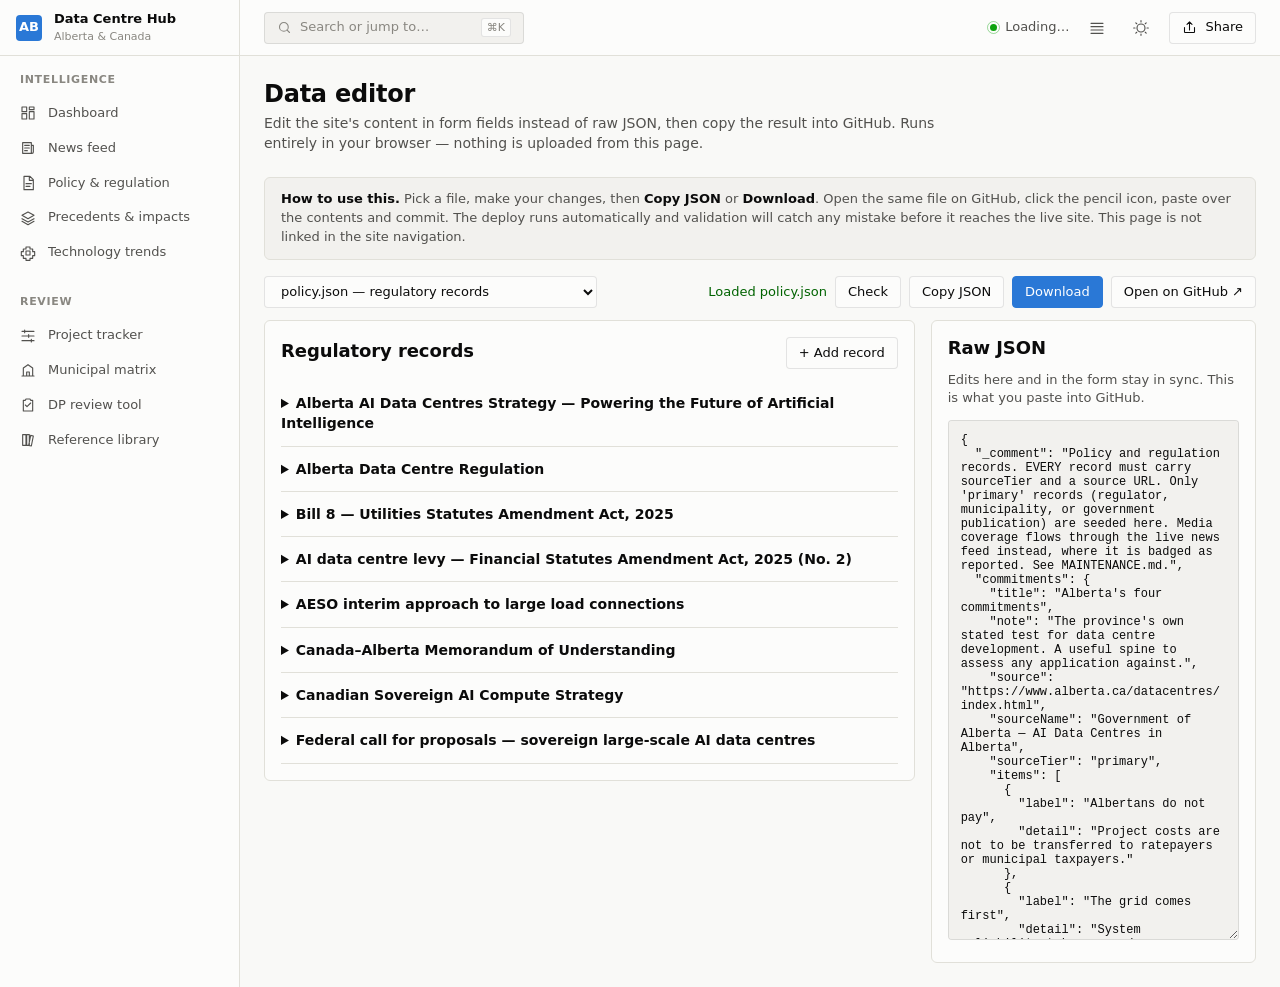
==== site/admin.html @ 52651f2d "Alberta & Canada Data Centre Development Hub A live intelligence portal for data centre development " ====
<!doctype html>
<html lang="en-CA">
<head>
<meta charset="utf-8">
<meta name="viewport" content="width=device-width, initial-scale=1">
<meta name="robots" content="noindex">
<title>Data editor — Alberta Data Centre Hub</title>
<link rel="stylesheet" href="assets/tokens.css">
<link rel="stylesheet" href="assets/style.css">
<link rel="icon" href="data:image/svg+xml,<svg xmlns='http://www.w3.org/2000/svg' viewBox='0 0 100 100'><rect width='100' height='100' rx='18' fill='%232a78d6'/><text y='70' x='50' text-anchor='middle' font-size='54' font-family='system-ui' font-weight='700' fill='white'>AB</text></svg>">
</head>
<body data-page="admin">
<a class="skip-link" href="#main">Skip to content</a>
<div class="app">
  <aside class="sidebar" id="sidebar"></aside>
  <div class="main">
    <header class="topbar" id="topbar"></header>
    <main class="content" id="main">

      <div class="page-head">
        <h1>Data editor</h1>
        <p>Edit the site's content in form fields instead of raw JSON, then copy the result into GitHub.
           Runs entirely in your browser — nothing is uploaded from this page.</p>
      </div>

      <div class="notice">
        <strong>How to use this.</strong> Pick a file, make your changes, then
        <strong>Copy JSON</strong> or <strong>Download</strong>. Open the same file on GitHub, click the
        pencil icon, paste over the contents and commit. The deploy runs automatically and validation will
        catch any mistake before it reaches the live site.
        This page is not linked in the site navigation.
      </div>

      <div class="filterbar">
        <select class="select-input" id="file-select" aria-label="Choose a data file">
          <option value="policy">policy.json — regulatory records</option>
          <option value="municipalities">municipalities.json — municipal matrix</option>
          <option value="projects">projects.json — project tracker</option>
          <option value="sources">sources.json — feeds and watched pages</option>
          <option value="library">library.json — reference links</option>
          <option value="grid">grid.json — dashboard figures</option>
          <option value="tech">tech.json — technology trends</option>
          <option value="precedents">precedents.json — precedents and research</option>
          <option value="checklist">checklist.json — DP review criteria</option>
        </select>
        <span class="spacer"></span>
        <span class="small" id="status"></span>
        <button class="btn" id="validate">Check</button>
        <button class="btn" id="copy">Copy JSON</button>
        <button class="btn btn-primary" id="download">Download</button>
        <a class="btn" id="gh-link" target="_blank" rel="noopener">Open on GitHub ↗</a>
      </div>

      <div class="grid grid-main-aside">
        <div class="card">
          <div class="card-head"><h2 id="editor-title">Records</h2>
            <div class="card-action"><button class="btn" id="add-record">+ Add record</button></div></div>
          <div id="form-slot"></div>
        </div>
        <div class="card">
          <div class="card-head"><h2>Raw JSON</h2></div>
          <p class="small secondary">Edits here and in the form stay in sync. This is what you paste
             into GitHub.</p>
          <textarea id="raw" spellcheck="false"
                    style="width:100%;min-height:520px;font-family:ui-monospace,monospace;font-size:12px;
                           padding:var(--s-3);border:1px solid var(--border);border-radius:var(--r-chip);
                           background:var(--surface-sunken);color:var(--ink);resize:vertical"></textarea>
        </div>
      </div>

    </main>
  </div>
</div>

<script src="assets/app.js"></script>
<script src="assets/admin.js"></script>
</body>
</html>
---- site/assets/tokens.css ----
/* ============================================================================
   Design tokens — Alberta Data Centre Hub
   ----------------------------------------------------------------------------
   Colour values come from a validated palette. The categorical region slots
   (Alberta / Canada / Global) were checked with the palette validator and pass
   every gate in BOTH modes on ALL pairs:
     light: worst CVD dE 9.2, worst normal-vision dE 24.0
     dark : worst CVD dE 9.4, worst normal-vision dE 20.9
   One known WARN: --region-global (#1baf7a) sits at 2.74:1 on the light
   surface. The relief rule applies — marks in that colour ALWAYS ship visible
   direct labels plus a table view. Never rely on that hue alone.

   Do not add a 4th region hue. Three is the all-pairs cap; a generated 4th is
   indistinguishable under CVD.

   Dark mode is a *selected* set of steps validated against the dark surface,
   not an automatic inversion. Every token is declared on bare :root first, so
   nothing has its only definition inside a media query.
   ========================================================================= */

:root {
  color-scheme: light;

  /* --- Surfaces & ink ---------------------------------------------------- */
  --page:            #f9f9f7;
  --surface:         #fcfcfb;
  --surface-sunken:  #f2f1ee;
  --surface-hover:   #f0efec;
  --ink:             #0b0b0b;
  --ink-secondary:   #52514e;
  --ink-muted:       #898781;
  --hairline:        #e1e0d9;
  --border:          rgba(11, 11, 11, 0.10);
  --baseline:        #c3c2b7;

  /* --- Accent (interactive + primary data series) ------------------------ */
  --accent:          #2a78d6;
  --accent-hover:    #256abf;
  --accent-wash:     rgba(42, 120, 214, 0.10);
  --accent-track:    #cde2fb;   /* lighter step of the same ramp, for meters */

  /* --- Region categorical (fixed order — never cycled, never extended) --- */
  --region-alberta:  #2a78d6;
  --region-canada:   #eb6834;
  --region-global:   #1baf7a;   /* light-surface contrast 2.74:1 — see above */

  /* --- Status (reserved; never reused as a series colour) ---------------- */
  --status-good:     #0ca30c;
  --status-warning:  #fab219;
  --status-serious:  #ec835a;
  --status-critical: #d03b3b;
  --status-good-text:#006300;   /* AA-safe green for text */

  /* --- Sequential blue ramp (magnitude only) ----------------------------- */
  --seq-100: #cde2fb;
  --seq-250: #86b6ef;
  --seq-400: #3987e5;
  --seq-550: #1c5cab;
  --seq-700: #0d366b;

  /* --- Spacing: strict 8pt rhythm ---------------------------------------- */
  --s-1: 4px;
  --s-2: 8px;
  --s-3: 12px;
  --s-4: 16px;
  --s-5: 24px;
  --s-6: 32px;
  --s-7: 48px;

  /* --- Type -------------------------------------------------------------- */
  --font: system-ui, -apple-system, "Segoe UI", Roboto, sans-serif;
  --t-hero:  48px;
  --t-h1:    24px;
  --t-h2:    18px;
  --t-h3:    15px;
  --t-body:  14px;
  --t-small: 13px;
  --t-micro: 11px;

  /* --- Shape ------------------------------------------------------------- */
  --r-card: 6px;
  --r-chip: 4px;

  /* Shadows are for true overlays only. Structure is carried by hairlines. */
  --shadow-overlay: 0 8px 24px rgba(11, 11, 11, 0.14),
                    0 2px 6px rgba(11, 11, 11, 0.08);

  /* --- Layout ------------------------------------------------------------ */
  --sidebar-w: 240px;
  --rail-w: 56px;
  --topbar-h: 56px;
  --content-max: 1440px;

  /* --- Density (overridden by [data-density="compact"]) ------------------ */
  --row-h: 40px;
  --cell-pad-y: 10px;
}

[data-density="compact"] {
  --row-h: 32px;
  --cell-pad-y: 6px;
}

/* --- Dark: OS preference (loses to an explicit light stamp) -------------- */
@media (prefers-color-scheme: dark) {
  :root:not([data-theme="light"]) {
    color-scheme: dark;

    --page:           #0d0d0d;
    --surface:        #1a1a19;
    --surface-sunken: #131312;
    --surface-hover:  #232322;
    --ink:            #ffffff;
    --ink-secondary:  #c3c2b7;
    --ink-muted:      #898781;
    --hairline:       #2c2c2a;
    --border:         rgba(255, 255, 255, 0.10);
    --baseline:       #383835;

    --accent:         #3987e5;
    --accent-hover:   #5598e7;
    --accent-wash:    rgba(57, 135, 229, 0.14);
    --accent-track:   #184f95;

    --region-alberta: #3987e5;
    --region-canada:  #d95926;
    --region-global:  #199e70;

    --status-good-text: #0ca30c;

    --seq-100: #0d366b;
    --seq-250: #184f95;
    --seq-400: #2a78d6;
    --seq-550: #6da7ec;
    --seq-700: #cde2fb;

    --shadow-overlay: 0 8px 24px rgba(0, 0, 0, 0.6),
                      0 2px 6px rgba(0, 0, 0, 0.4);
  }
}

/* --- Dark: explicit toggle (must win in both directions) ----------------- */
:root[data-theme="dark"] {
  color-scheme: dark;

  --page:           #0d0d0d;
  --surface:        #1a1a19;
  --surface-sunken: #131312;
  --surface-hover:  #232322;
  --ink:            #ffffff;
  --ink-secondary:  #c3c2b7;
  --ink-muted:      #898781;
  --hairline:       #2c2c2a;
  --border:         rgba(255, 255, 255, 0.10);
  --baseline:       #383835;

  --accent:         #3987e5;
  --accent-hover:   #5598e7;
  --accent-wash:    rgba(57, 135, 229, 0.14);
  --accent-track:   #184f95;

  --region-alberta: #3987e5;
  --region-canada:  #d95926;
  --region-global:  #199e70;

  --status-good-text: #0ca30c;

  --seq-100: #0d366b;
  --seq-250: #184f95;
  --seq-400: #2a78d6;
  --seq-550: #6da7ec;
  --seq-700: #cde2fb;

  --shadow-overlay: 0 8px 24px rgba(0, 0, 0, 0.6),
                    0 2px 6px rgba(0, 0, 0, 0.4);
}
---- site/assets/style.css ----
/* ============================================================================
   Alberta Data Centre Hub — app shell & components
   Density comes from tight components inside generous structure.
   Structure is carried by hairlines, never drop shadows.
   ========================================================================= */

*, *::before, *::after { box-sizing: border-box; }

html { -webkit-text-size-adjust: 100%; }

body {
  margin: 0;
  font-family: var(--font);
  font-size: var(--t-body);
  line-height: 1.45;
  color: var(--ink);
  background: var(--page);
  -webkit-font-smoothing: antialiased;
}

h1, h2, h3, h4 { line-height: 1.2; margin: 0; font-weight: 600; }
h1 { font-size: var(--t-h1); letter-spacing: -0.01em; }
h2 { font-size: var(--t-h2); letter-spacing: -0.005em; }
h3 { font-size: var(--t-h3); }
p { margin: 0 0 var(--s-3); }

a { color: var(--accent); text-decoration: none; }
a:hover { text-decoration: underline; }

:focus-visible {
  outline: 2px solid var(--accent);
  outline-offset: 2px;
  border-radius: 2px;
}

.eyebrow {
  font-size: var(--t-micro);
  text-transform: uppercase;
  letter-spacing: 0.06em;
  font-weight: 600;
  color: var(--ink-muted);
}

.muted     { color: var(--ink-muted); }
.secondary { color: var(--ink-secondary); }
.small     { font-size: var(--t-small); }

.skip-link {
  position: absolute; left: -9999px; top: 0; z-index: 100;
  background: var(--surface); color: var(--ink);
  padding: var(--s-2) var(--s-4); border: 1px solid var(--border);
}
.skip-link:focus { left: var(--s-3); top: var(--s-3); }

/* ============================================================ App shell === */

.app {
  display: grid;
  grid-template-columns: var(--sidebar-w) 1fr;
  min-height: 100vh;
}

/* --- Sidebar ------------------------------------------------------------- */

/* The sidebar element fills its grid column so the surface colour runs the
   whole page height; the inner wrapper is what actually sticks. */
.sidebar {
  grid-row: 1 / -1;
  background: var(--surface);
  border-right: 1px solid var(--hairline);
  position: relative;
}
.sidebar-sticky {
  position: sticky;
  top: 0;
  height: 100vh;
  display: flex;
  flex-direction: column;
  overflow-y: auto;
}

.brand {
  display: flex;
  align-items: center;
  gap: var(--s-3);
  height: var(--topbar-h);
  padding: 0 var(--s-4);
  border-bottom: 1px solid var(--hairline);
  flex-shrink: 0;
}
.brand-mark {
  width: 26px; height: 26px; flex-shrink: 0;
  border-radius: var(--r-chip);
  background: var(--accent);
  display: grid; place-items: center;
  color: #fff; font-weight: 700; font-size: var(--t-small);
}
.brand-text { min-width: 0; }
.brand-name {
  font-weight: 650; font-size: var(--t-small);
  white-space: nowrap; overflow: hidden; text-overflow: ellipsis;
}
.brand-sub {
  font-size: var(--t-micro); color: var(--ink-muted);
  white-space: nowrap; overflow: hidden; text-overflow: ellipsis;
}

.nav { padding: var(--s-4) var(--s-2); flex: 1; }
.nav-group + .nav-group { margin-top: var(--s-5); }
.nav-group-label {
  font-size: var(--t-micro);
  text-transform: uppercase;
  letter-spacing: 0.06em;
  font-weight: 600;
  color: var(--ink-muted);
  padding: 0 var(--s-3) var(--s-2);
}
.nav-link {
  display: flex; align-items: center; gap: var(--s-3);
  padding: var(--s-2) var(--s-3);
  border-radius: var(--r-chip);
  color: var(--ink-secondary);
  font-size: var(--t-small);
  font-weight: 500;
  text-decoration: none;
  white-space: nowrap;
}
.nav-link:hover { background: var(--surface-hover); color: var(--ink); text-decoration: none; }
.nav-link[aria-current="page"] {
  background: var(--accent-wash);
  color: var(--accent);
  font-weight: 600;
}
.nav-link svg { width: 16px; height: 16px; flex-shrink: 0; }
.nav-count {
  margin-left: auto;
  font-size: var(--t-micro);
  color: var(--ink-muted);
  font-variant-numeric: tabular-nums;
}

.sidebar-foot {
  padding: var(--s-3) var(--s-4);
  border-top: 1px solid var(--hairline);
  font-size: var(--t-micro);
  color: var(--ink-muted);
}
.sidebar-foot:empty { display: none; }

/* --- Top bar ------------------------------------------------------------- */

.topbar {
  height: var(--topbar-h);
  background: var(--surface);
  border-bottom: 1px solid var(--hairline);
  display: flex;
  align-items: center;
  gap: var(--s-3);
  padding: 0 var(--s-5);
  position: sticky;
  top: 0;
  z-index: 20;
}

.cmdk-trigger {
  display: flex; align-items: center; gap: var(--s-2);
  height: 32px; min-width: 260px;
  padding: 0 var(--s-3);
  background: var(--surface-sunken);
  border: 1px solid var(--border);
  border-radius: var(--r-chip);
  color: var(--ink-muted);
  font: inherit; font-size: var(--t-small);
  cursor: pointer; text-align: left;
}
.cmdk-trigger:hover { background: var(--surface-hover); }
.cmdk-trigger svg { width: 15px; height: 15px; flex-shrink: 0; }
.cmdk-trigger span { white-space: nowrap; overflow: hidden; text-overflow: ellipsis; }
.cmdk-trigger kbd {
  margin-left: auto;
  font: inherit; font-size: var(--t-micro);
  border: 1px solid var(--border);
  border-radius: 3px;
  padding: 1px 5px;
  color: var(--ink-muted);
  background: var(--surface);
}

.topbar-spacer { flex: 1; }

.live-status {
  display: flex; align-items: center; gap: var(--s-2);
  font-size: var(--t-small); color: var(--ink-secondary);
  white-space: nowrap;
}
.live-dot {
  width: 7px; height: 7px; border-radius: 50%;
  background: var(--status-good);
  flex-shrink: 0;
  position: relative;
}
.live-dot::after {
  content: ""; position: absolute; inset: -3px;
  border-radius: 50%;
  border: 1px solid var(--status-good);
  opacity: 0.4;
  animation: live-pulse 2.4s ease-out infinite;
}
@keyframes live-pulse {
  0%   { transform: scale(0.7); opacity: 0.5; }
  70%  { transform: scale(1.4); opacity: 0; }
  100% { transform: scale(1.4); opacity: 0; }
}
.live-dot.is-stale { background: var(--ink-muted); }
.live-dot.is-stale::after { display: none; }

.icon-btn {
  width: 32px; height: 32px;
  display: grid; place-items: center;
  background: transparent;
  border: 1px solid transparent;
  border-radius: var(--r-chip);
  color: var(--ink-secondary);
  cursor: pointer;
}
.icon-btn:hover { background: var(--surface-hover); color: var(--ink); }
.icon-btn svg { width: 16px; height: 16px; }

.btn {
  display: inline-flex; align-items: center; gap: var(--s-2);
  height: 32px; padding: 0 var(--s-3);
  border-radius: var(--r-chip);
  border: 1px solid var(--border);
  background: var(--surface);
  color: var(--ink);
  font: inherit; font-size: var(--t-small); font-weight: 500;
  cursor: pointer;
  white-space: nowrap;
}
.btn:hover { background: var(--surface-hover); text-decoration: none; }
.btn svg { width: 15px; height: 15px; }
.btn-primary {
  background: var(--accent); border-color: var(--accent); color: #fff;
}
.btn-primary:hover { background: var(--accent-hover); }

/* --- Main ---------------------------------------------------------------- */

.main { min-width: 0; display: flex; flex-direction: column; }

.content {
  max-width: var(--content-max);
  width: 100%;
  margin: 0 auto;
  padding: var(--s-5);
  flex: 1;
}

.page-head { margin-bottom: var(--s-5); }
.page-head h1 { margin-bottom: var(--s-1); }
.page-head p { color: var(--ink-secondary); margin: 0; max-width: 76ch; }

.section { margin-bottom: var(--s-6); }
.section-head {
  display: flex; align-items: baseline; gap: var(--s-3);
  margin-bottom: var(--s-3);
}
.section-head h2 { margin: 0; }
.section-head .section-note {
  font-size: var(--t-small); color: var(--ink-muted);
  margin-left: auto;
}

/* --- Grid ---------------------------------------------------------------- */

.grid { display: grid; gap: var(--s-4); }
.grid-2 { grid-template-columns: repeat(2, minmax(0, 1fr)); }
.grid-3 { grid-template-columns: repeat(3, minmax(0, 1fr)); }
.grid-4 { grid-template-columns: repeat(4, minmax(0, 1fr)); }
.grid-main-aside { grid-template-columns: minmax(0, 2fr) minmax(0, 1fr); align-items: start; }

/* --- Card ---------------------------------------------------------------- */

.card {
  background: var(--surface);
  border: 1px solid var(--hairline);
  border-radius: var(--r-card);
  padding: var(--s-4);
}
.card-head {
  display: flex; align-items: baseline; gap: var(--s-2);
  margin-bottom: var(--s-3);
  flex-wrap: wrap;
}
.card-head h2, .card-head h3 { margin: 0; min-width: 0; }
.card-head .card-action { margin-left: auto; flex-shrink: 0; }

/* ============================================================= Alerts ==== */

/* Breaking band — restrained: a rule and an eyebrow, not a red banner. */
.breaking {
  background: var(--surface);
  border: 1px solid var(--hairline);
  border-left: 3px solid var(--status-critical);
  border-radius: var(--r-card);
  padding: var(--s-3) var(--s-4);
  margin-bottom: var(--s-5);
}
.breaking-head {
  display: flex; align-items: center; gap: var(--s-2);
  margin-bottom: var(--s-2);
}
.breaking-head .eyebrow { color: var(--status-critical); }
.breaking-list { list-style: none; margin: 0; padding: 0; }
.breaking-item {
  display: flex; align-items: baseline; gap: var(--s-3);
  padding: var(--s-2) 0;
}
.breaking-item + .breaking-item { border-top: 1px solid var(--hairline); }
.breaking-item .headline { font-weight: 550; color: var(--ink); flex: 1; min-width: 0; }
.breaking-item .headline:hover { color: var(--accent); }

/* Regulatory change strip */
.alert-strip {
  display: flex; align-items: flex-start; gap: var(--s-3);
  background: var(--surface);
  border: 1px solid var(--hairline);
  border-left: 3px solid var(--status-warning);
  border-radius: var(--r-card);
  padding: var(--s-3) var(--s-4);
  margin-bottom: var(--s-4);
}
.alert-strip svg { width: 16px; height: 16px; flex-shrink: 0; margin-top: 2px; color: var(--ink-secondary); }
.alert-strip .alert-body { flex: 1; min-width: 0; }

/* ========================================================= Stat tiles ==== */

.stat {
  background: var(--surface);
  border: 1px solid var(--hairline);
  border-radius: var(--r-card);
  padding: var(--s-4);
  display: flex; flex-direction: column; gap: var(--s-2);
  min-width: 0;
}
.stat-label { font-size: var(--t-small); color: var(--ink-secondary); }
.stat-value {
  font-size: 28px; font-weight: 650; line-height: 1.1;
  letter-spacing: -0.02em;
  /* proportional figures on purpose — tabular makes big numbers look loose */
}
.stat-value .unit {
  font-size: var(--t-body); font-weight: 500;
  color: var(--ink-secondary); margin-left: 3px;
  letter-spacing: 0;
}
.stat-foot { font-size: var(--t-small); color: var(--ink-muted); margin-top: auto; }
.stat-delta { font-weight: 600; }
.stat-delta.is-up   { color: var(--status-good-text); }
.stat-delta.is-down { color: var(--status-critical); }

/* Hero figure — exactly one per view */
.hero-figure {
  background: var(--surface);
  border: 1px solid var(--hairline);
  border-radius: var(--r-card);
  padding: var(--s-5);
}
.hero-value {
  font-size: var(--t-hero);
  font-weight: 680;
  line-height: 1;
  letter-spacing: -0.03em;
  margin: var(--s-2) 0;
}
.hero-value .unit {
  font-size: var(--t-h1); font-weight: 550;
  color: var(--ink-secondary); margin-left: var(--s-2);
  letter-spacing: 0;
}
.hero-caption { color: var(--ink-secondary); max-width: 62ch; margin: 0; }

/* ============================================================== Meter ==== */

.meter { display: flex; flex-direction: column; gap: var(--s-2); }
.meter-track {
  height: 14px;
  border-radius: 3px;
  background: var(--accent-track);   /* lighter step of the same ramp */
  overflow: hidden;
  display: flex;
}
.meter-fill {
  height: 100%;
  background: var(--accent);
  border-radius: 0 3px 3px 0;        /* rounded data-end, square at baseline */
  min-width: 3px;
}
.meter-fill.is-full { border-radius: 3px; }
.meter-fill.sev-warning  { background: var(--status-warning); }
.meter-fill.sev-critical { background: var(--status-critical); }
.meter-scale {
  display: flex; justify-content: space-between;
  font-size: var(--t-micro); color: var(--ink-muted);
  font-variant-numeric: tabular-nums;
}
.meter-legend {
  display: flex; flex-wrap: wrap; gap: var(--s-3);
  font-size: var(--t-small); color: var(--ink-secondary);
}

/* =============================================================== Bars ==== */

.barchart { display: flex; flex-direction: column; gap: var(--s-2); }
.bar-row {
  display: grid;
  grid-template-columns: minmax(90px, 27%) 1fr auto;
  align-items: center;
  gap: var(--s-3);
  min-height: 24px;
}
.bar-label {
  font-size: var(--t-small);
  color: var(--ink-secondary);
  overflow: hidden; text-overflow: ellipsis; white-space: nowrap;
}
.bar-track { position: relative; height: 100%; display: flex; align-items: center; }
.bar-fill {
  height: 16px;                       /* thin marks, capped well under 24px */
  background: var(--accent);          /* one hue for every bar */
  border-radius: 0 4px 4px 0;         /* 4px rounded data-end, square at base */
  min-width: 2px;
}
.bar-value {
  font-size: var(--t-small);
  font-variant-numeric: tabular-nums;
  color: var(--ink-secondary);
  min-width: 3ch; text-align: right;
}

/* Sparkline */
.sparkline { display: block; width: 100%; height: 28px; overflow: visible; }
.sparkline .spark-line { fill: none; stroke: var(--baseline); stroke-width: 2; stroke-linejoin: round; stroke-linecap: round; }
.sparkline .spark-recent { fill: none; stroke: var(--accent); stroke-width: 2; stroke-linejoin: round; stroke-linecap: round; }
.sparkline .spark-dot { fill: var(--accent); stroke: var(--surface); stroke-width: 2; }

/* Table-view twin toggle */
.viz-toggle {
  display: inline-flex;
  border: 1px solid var(--border);
  border-radius: var(--r-chip);
  overflow: hidden;
}
.viz-toggle button {
  font: inherit; font-size: var(--t-micro); font-weight: 600;
  text-transform: uppercase; letter-spacing: 0.05em;
  padding: 3px var(--s-2);
  background: var(--surface); color: var(--ink-muted);
  border: 0; cursor: pointer;
}
.viz-toggle button[aria-pressed="true"] { background: var(--accent-wash); color: var(--accent); }
[hidden] { display: none !important; }

/* ============================================================== Chips ==== */

.chip {
  display: inline-flex; align-items: center; gap: 5px;
  font-size: var(--t-micro); font-weight: 600;
  padding: 2px var(--s-2);
  border-radius: var(--r-chip);
  border: 1px solid var(--border);
  color: var(--ink-secondary);
  background: var(--surface);
  white-space: nowrap;
}
.chip svg { width: 11px; height: 11px; flex-shrink: 0; }

/* Source tier — the backbone of the no-misinformation rule.
   Always icon + text. Never colour alone. */
.chip-primary  { color: var(--status-good-text); border-color: currentColor; }
.chip-reported { color: var(--ink-secondary); }

.chip-region::before {
  content: ""; width: 7px; height: 7px; border-radius: 50%;
  background: var(--dot, var(--ink-muted)); flex-shrink: 0;
}
.chip-alberta { --dot: var(--region-alberta); }
.chip-canada  { --dot: var(--region-canada); }
.chip-global  { --dot: var(--region-global); }

/* Status badge — icon + label + colour, in that order of importance */
.badge {
  display: inline-flex; align-items: center; gap: 5px;
  font-size: var(--t-micro); font-weight: 600;
  padding: 2px var(--s-2);
  border-radius: var(--r-chip);
  border: 1px solid currentColor;
  white-space: nowrap;
}
.badge svg { width: 11px; height: 11px; flex-shrink: 0; }
.badge-good     { color: var(--status-good-text); }
.badge-warning  { color: #8a5d00; }
.badge-serious  { color: #a04a22; }
.badge-critical { color: var(--status-critical); }
.badge-neutral  { color: var(--ink-muted); }
:root[data-theme="dark"] .badge-warning,
:root[data-theme="dark"] .badge-serious { color: var(--status-warning); }
@media (prefers-color-scheme: dark) {
  :root:not([data-theme="light"]) .badge-warning { color: var(--status-warning); }
  :root:not([data-theme="light"]) .badge-serious { color: var(--status-serious); }
}

/* =============================================================== Table === */

.table-wrap {
  border: 1px solid var(--hairline);
  border-radius: var(--r-card);
  background: var(--surface);
  overflow-x: auto;
}

table.data {
  width: 100%;
  border-collapse: collapse;
  font-size: var(--t-small);
}
table.data th, table.data td {
  padding: var(--cell-pad-y) var(--s-3);
  text-align: left;
  vertical-align: top;
  border-bottom: 1px solid var(--hairline);
}
/* Not sticky: .table-wrap is a horizontal scroll container, so a
   viewport-sticky header cannot work inside it and overlaps the first row. */
table.data thead th {
  background: var(--surface);
  font-size: var(--t-micro);
  text-transform: uppercase;
  letter-spacing: 0.06em;
  color: var(--ink-muted);
  font-weight: 600;
  white-space: nowrap;
  border-bottom: 1px solid var(--baseline);
}
table.data tbody tr:last-child td { border-bottom: 0; }
table.data tbody tr:hover { background: var(--surface-hover); }
table.data td.num { font-variant-numeric: tabular-nums; text-align: right; white-space: nowrap; }
table.data th.sortable { cursor: pointer; user-select: none; }
table.data th.sortable:hover { color: var(--ink); }
table.data th.sortable::after {
  content: "";
  display: inline-block; width: 0; height: 0;
  margin-left: 5px; vertical-align: middle;
  border-left: 4px solid transparent;
  border-right: 4px solid transparent;
  opacity: 0;
}
table.data th[aria-sort="ascending"]::after  { opacity: 1; border-bottom: 5px solid currentColor; }
table.data th[aria-sort="descending"]::after { opacity: 1; border-top: 5px solid currentColor; }

/* One filter row above everything it scopes — never inside the table */
.filterbar {
  display: flex; flex-wrap: wrap; align-items: center; gap: var(--s-2);
  margin-bottom: var(--s-3);
}
.filterbar .spacer { flex: 1; }
.search-input, .select-input {
  height: 32px;
  padding: 0 var(--s-3);
  border: 1px solid var(--border);
  border-radius: var(--r-chip);
  background: var(--surface);
  color: var(--ink);
  font: inherit; font-size: var(--t-small);
  min-width: 0;
}
.search-input { min-width: 220px; flex: 0 1 300px; }

.filter-chip {
  display: inline-flex; align-items: center; gap: 5px;
  height: 28px; padding: 0 var(--s-3);
  border: 1px solid var(--border);
  border-radius: 14px;
  background: var(--surface);
  color: var(--ink-secondary);
  font: inherit; font-size: var(--t-small); font-weight: 500;
  cursor: pointer; white-space: nowrap;
}
.filter-chip:hover { background: var(--surface-hover); }
.filter-chip[aria-pressed="true"] {
  background: var(--accent-wash); color: var(--accent);
  border-color: var(--accent);
}
.filter-chip .count {
  font-size: var(--t-micro); color: var(--ink-muted);
  font-variant-numeric: tabular-nums;
}
.filter-chip[aria-pressed="true"] .count { color: var(--accent); }

/* ============================================================ Feed list == */

.feed { list-style: none; margin: 0; padding: 0; }
.feed-item {
  display: flex; flex-direction: column; gap: 5px;
  padding: var(--s-3) 0;
  border-bottom: 1px solid var(--hairline);
}
.feed-item:last-child { border-bottom: 0; }
.feed-item .headline {
  font-weight: 550; color: var(--ink);
  font-size: var(--t-body);
}
.feed-item .headline:hover { color: var(--accent); }
.feed-meta {
  display: flex; flex-wrap: wrap; align-items: center; gap: var(--s-2);
  font-size: var(--t-small); color: var(--ink-muted);
}
.feed-item .summary {
  color: var(--ink-secondary); font-size: var(--t-small);
  margin: 0;
  display: -webkit-box; -webkit-line-clamp: 2; -webkit-box-orient: vertical;
  overflow: hidden;
}
.is-new::before {
  content: "NEW";
  font-size: 9px; font-weight: 700; letter-spacing: 0.08em;
  color: var(--accent);
  border: 1px solid currentColor;
  border-radius: 2px; padding: 0 3px;
  margin-right: 5px; vertical-align: 1px;
}

/* =========================================================== Timeline ==== */

.timeline { list-style: none; margin: 0; padding: 0 0 0 var(--s-5); position: relative; }
.timeline::before {
  content: ""; position: absolute; left: 5px; top: 6px; bottom: 6px;
  width: 1px; background: var(--hairline);
}
.timeline-item { position: relative; padding-bottom: var(--s-5); }
.timeline-item:last-child { padding-bottom: 0; }
.timeline-item::before {
  content: ""; position: absolute; left: calc(-1 * var(--s-5) + 1px); top: 5px;
  width: 9px; height: 9px; border-radius: 50%;
  background: var(--accent);
  border: 2px solid var(--surface);
  box-sizing: content-box;
}
.timeline-item.is-upcoming::before { background: var(--ink-muted); }
.timeline-date {
  font-size: var(--t-micro); text-transform: uppercase; letter-spacing: 0.06em;
  font-weight: 600; color: var(--ink-muted); margin-bottom: 2px;
}
.timeline-item h3 { margin-bottom: var(--s-1); }
.timeline-item p { color: var(--ink-secondary); font-size: var(--t-small); margin-bottom: var(--s-2); }

/* ======================================================= Definition ====== */

.deflist { margin: 0; font-size: var(--t-small); }
.deflist div { display: flex; gap: var(--s-3); padding: var(--s-2) 0; border-bottom: 1px solid var(--hairline); }
.deflist div:last-child { border-bottom: 0; }
.deflist dt { color: var(--ink-muted); flex: 0 0 40%; margin: 0; }
.deflist dd { margin: 0; flex: 1; min-width: 0; }

/* ==================================================== Command palette ==== */

.cmdk-backdrop {
  position: fixed; inset: 0; z-index: 50;
  background: rgba(11, 11, 11, 0.4);
  display: grid; place-items: start center;
  padding-top: 12vh;
}
.cmdk-panel {
  width: min(560px, calc(100vw - var(--s-6)));
  background: var(--surface);
  border: 1px solid var(--border);
  border-radius: var(--r-card);
  box-shadow: var(--shadow-overlay);
  overflow: hidden;
}
.cmdk-input {
  width: 100%; height: 46px;
  padding: 0 var(--s-4);
  border: 0; border-bottom: 1px solid var(--hairline);
  background: transparent; color: var(--ink);
  font: inherit; font-size: var(--t-h3);
}
.cmdk-input:focus { outline: none; }
.cmdk-results { list-style: none; margin: 0; padding: var(--s-2); max-height: 46vh; overflow-y: auto; }
.cmdk-result {
  display: flex; align-items: center; gap: var(--s-3);
  padding: var(--s-2) var(--s-3);
  border-radius: var(--r-chip);
  cursor: pointer;
  font-size: var(--t-small);
}
.cmdk-result[aria-selected="true"] { background: var(--accent-wash); color: var(--accent); }
.cmdk-result .kind {
  margin-left: auto; font-size: var(--t-micro);
  color: var(--ink-muted); text-transform: uppercase; letter-spacing: 0.05em;
}
.cmdk-empty { padding: var(--s-4); color: var(--ink-muted); font-size: var(--t-small); text-align: center; }

/* ======================================================= Review tool ===== */

.field { display: flex; flex-direction: column; gap: var(--s-1); min-width: 0; }
.field .search-input { width: 100%; flex: none; min-width: 0; }

.crit-list { list-style: none; margin: 0; padding: 0; }

.crit {
  display: grid;
  grid-template-columns: minmax(0, 1fr) minmax(300px, 340px);
  gap: var(--s-4);
  padding: var(--s-3) 0;
  border-bottom: 1px solid var(--hairline);
  align-items: start;
}
.crit:last-child { border-bottom: 0; }
.crit-text { font-size: var(--t-body); display: flex; gap: var(--s-2); align-items: baseline; flex-wrap: wrap; }
.crit-help {
  font-size: var(--t-small); color: var(--ink-muted);
  margin: var(--s-1) 0 var(--s-1); max-width: 72ch;
}
.crit-controls { display: flex; flex-direction: column; gap: var(--s-2); }

.status-group { display: flex; gap: var(--s-1); flex-wrap: wrap; }
.status-opt {
  font: inherit; font-size: var(--t-micro); font-weight: 600;
  padding: 3px var(--s-2);
  border: 1px solid var(--border);
  border-radius: var(--r-chip);
  background: var(--surface);
  color: var(--ink-secondary);
  cursor: pointer; white-space: nowrap;
}
.status-opt:hover { background: var(--surface-hover); }
/* Selected state carries a check glyph as well as colour, so status is never
   colour-alone — including in print and forced-colours. */
.status-opt[aria-checked="true"]::before { content: "✓ "; }
.status-opt[aria-checked="true"][data-badge="good"]     { color: var(--status-good-text); border-color: currentColor; background: var(--surface); }
.status-opt[aria-checked="true"][data-badge="critical"] { color: var(--status-critical); border-color: currentColor; }
.status-opt[aria-checked="true"][data-badge="warning"]  { color: #8a5d00; border-color: currentColor; }
.status-opt[aria-checked="true"][data-badge="neutral"]  { color: var(--ink); border-color: currentColor; }
:root[data-theme="dark"] .status-opt[aria-checked="true"][data-badge="warning"] { color: var(--status-warning); }
@media (prefers-color-scheme: dark) {
  :root:not([data-theme="light"]) .status-opt[aria-checked="true"][data-badge="warning"] { color: var(--status-warning); }
}

.crit-note {
  width: 100%;
  min-height: 32px;
  padding: var(--s-2) var(--s-3);
  border: 1px solid var(--border);
  border-radius: var(--r-chip);
  background: var(--surface);
  color: var(--ink);
  font: inherit; font-size: var(--t-small);
  resize: vertical;
  overflow: hidden;
}
.crit-note:placeholder-shown { background: var(--surface-sunken); }

/* Print-only mirror of the note (a textarea can't grow to content on paper) */
.crit-note-print { display: none; }

@media (max-width: 900px) {
  .crit { grid-template-columns: 1fr; gap: var(--s-2); }
  .crit-controls { min-width: 0; }
}

/* ============================================================= States ==== */

/* Refetch holds the previous render at reduced opacity — never a skeleton
   flash. The page silently refetches every 5 minutes. */
.is-refreshing { opacity: 0.55; transition: opacity 180ms ease; }

.empty-state {
  padding: var(--s-6) var(--s-4);
  text-align: center;
  color: var(--ink-muted);
  font-size: var(--t-small);
}

.notice {
  background: var(--surface-sunken);
  border: 1px solid var(--hairline);
  border-radius: var(--r-card);
  padding: var(--s-3) var(--s-4);
  font-size: var(--t-small);
  color: var(--ink-secondary);
  margin-bottom: var(--s-4);
}
.notice strong { color: var(--ink); }

/* ========================================================= Responsive ==== */

.drawer-toggle { display: none; }

@media (max-width: 1180px) {
  .grid-4 { grid-template-columns: repeat(2, minmax(0, 1fr)); }
  .grid-main-aside { grid-template-columns: 1fr; }
}

@media (max-width: 1024px) {
  .app { grid-template-columns: var(--rail-w) 1fr; }
  .brand-text, .nav-group-label, .nav-link span, .nav-count, .sidebar-foot { display: none; }
  .brand { justify-content: center; padding: 0; }
  .nav-link { justify-content: center; padding: var(--s-2); }
  .grid-3 { grid-template-columns: repeat(2, minmax(0, 1fr)); }
  .cmdk-trigger { min-width: 0; width: 32px; padding: 0; justify-content: center; }
  .cmdk-trigger span, .cmdk-trigger kbd { display: none; }
}

@media (max-width: 768px) {
  .app { grid-template-columns: 1fr; }
  .sidebar {
    position: fixed; z-index: 40; left: 0; top: 0; bottom: 0;
    width: var(--sidebar-w);
    transform: translateX(-100%);
    transition: transform 180ms ease;
    height: 100dvh;
  }
  .sidebar.is-open { transform: none; box-shadow: var(--shadow-overlay); }
  .brand-text, .nav-group-label, .nav-link span, .nav-count, .sidebar-foot { display: revert; }
  .brand { justify-content: flex-start; padding: 0 var(--s-4); }
  .nav-link { justify-content: flex-start; padding: var(--s-2) var(--s-3); }
  .drawer-toggle { display: grid; }
  .content { padding: var(--s-4) var(--s-3); }
  .grid-2, .grid-3, .grid-4 { grid-template-columns: 1fr; }

  /* A card action can hold a long source link; let it drop to its own line
     and wrap rather than pushing the page sideways. */
  .card-head { row-gap: var(--s-2); }
  .card-head .card-action {
    margin-left: 0; flex-shrink: 1; min-width: 0;
    overflow-wrap: anywhere;
  }
  .section-head { flex-wrap: wrap; row-gap: var(--s-1); }
  .section-head .section-note { margin-left: 0; }
  .topbar { padding: 0 var(--s-3); }
  .live-status .live-text { display: none; }

  /* Tables become stacked cards — three key fields visible, rest disclosed */
  table.responsive-cards thead { display: none; }
  table.responsive-cards, table.responsive-cards tbody,
  table.responsive-cards tr, table.responsive-cards td { display: block; width: 100%; }
  table.responsive-cards tr {
    border-bottom: 1px solid var(--hairline);
    padding: var(--s-3) var(--s-3) var(--s-2);
  }
  table.responsive-cards tr:last-child { border-bottom: 0; }
  /* Label above value, not beside it: a cell can hold several elements
     (a name, a chip, a sub-line) and side-by-side layout clips them. */
  table.responsive-cards td {
    border: 0; padding: var(--s-1) 0;
    display: block; min-width: 0;
  }
  table.responsive-cards td::before {
    content: attr(data-label);
    display: block; margin-bottom: 1px;
    font-size: var(--t-micro); text-transform: uppercase;
    letter-spacing: 0.06em; color: var(--ink-muted); font-weight: 600;
  }
  table.responsive-cards td:empty { display: none; }
  table.responsive-cards td.num { text-align: left; }
  table.responsive-cards td.is-secondary { display: none; }
  table.responsive-cards tr.is-expanded td.is-secondary { display: flex; }
}

@media (prefers-reduced-motion: reduce) {
  *, *::before, *::after {
    animation-duration: 0.01ms !important;
    animation-iteration-count: 1 !important;
    transition-duration: 0.01ms !important;
  }
}

/* ============================================================== Print ==== */

@media print {
  .sidebar, .topbar, .filterbar, .viz-toggle, .btn, .icon-btn,
  .cmdk-backdrop, .breaking, .alert-strip, .skip-link { display: none !important; }
  .app { display: block; }
  body { background: #fff; color: #000; font-size: 10pt; }
  .content { max-width: none; padding: 0; }
  .card, .table-wrap { border: 1px solid #999; break-inside: avoid; }
  a { color: #000; text-decoration: underline; }
  .badge { border-color: #000; color: #000; }
  .muted, .secondary, .stat-foot { color: #333 !important; }

  /* Review tool: one section per page, statuses legible in black and white */
  .review-section { break-before: page; break-inside: auto; page-break-before: always; }
  .review-section:first-of-type { break-before: auto; page-break-before: auto; }
  .crit { break-inside: avoid; page-break-inside: avoid; grid-template-columns: 1fr 250px; }
  .crit-help { display: none; }        /* guidance is for the screen, not the record */
  .status-opt { display: none; }
  .status-opt[aria-checked="true"] {
    display: inline-block; border: 1px solid #000; color: #000 !important; font-weight: 700;
  }
  .crit-note { display: none; }
  .crit-note-print {
    display: block;
    border-left: 2px solid #999;
    padding: 2px 0 2px 8px;
    font-size: 9pt;
    white-space: pre-wrap;
  }
  .crit-note-print:empty { display: none; }
  #no-review, #meta-slot input { border: 0; }
}
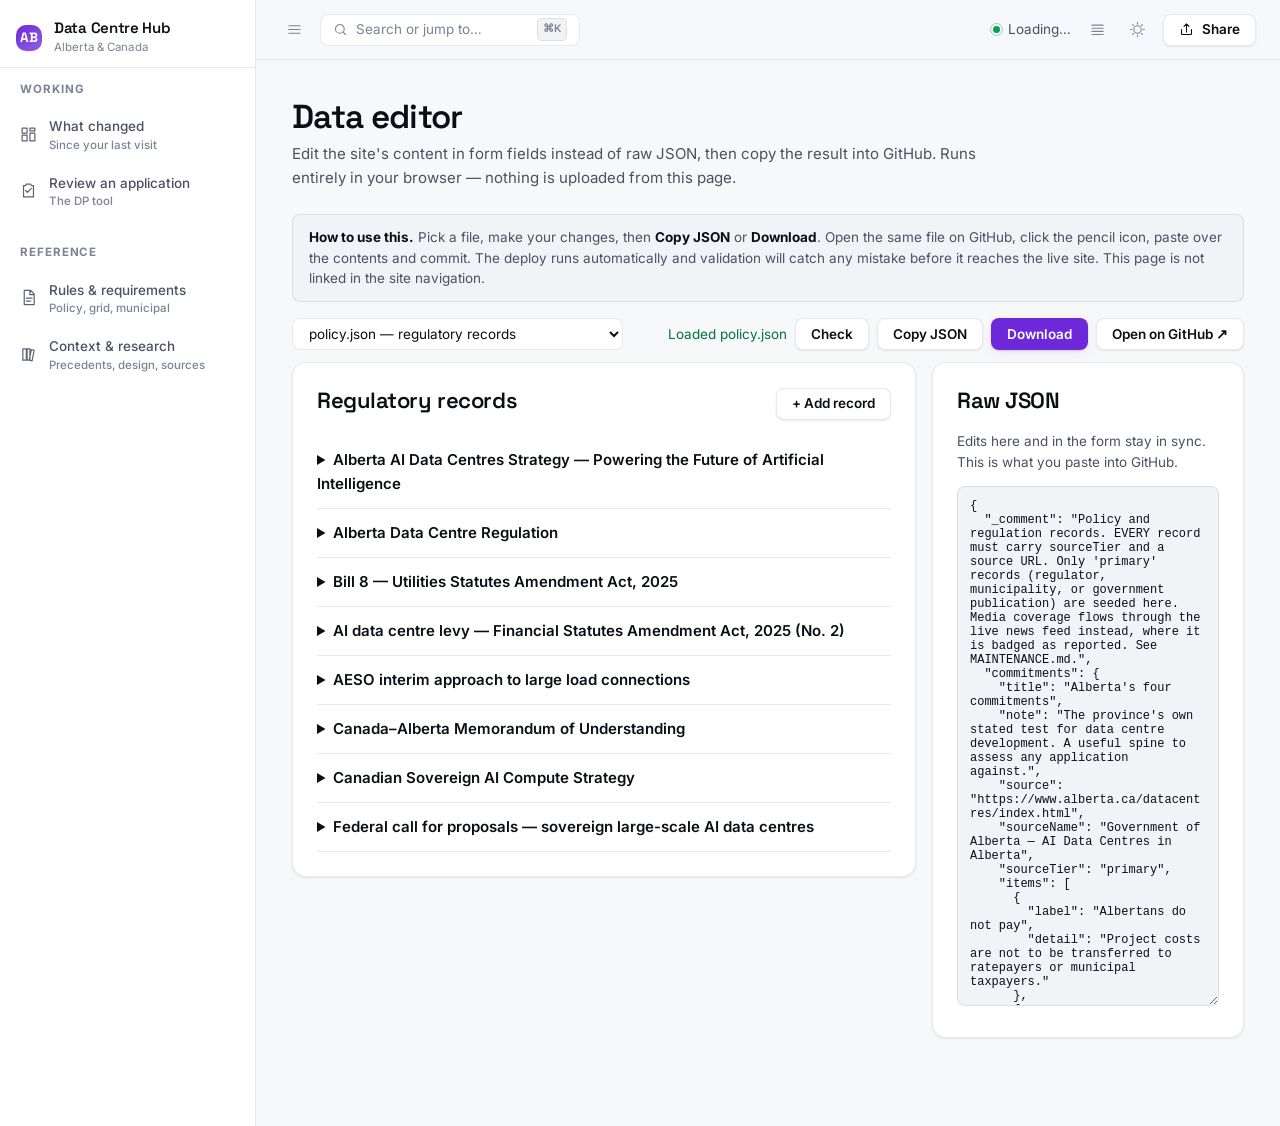
==== commit 6408f2f7: "feat(design): product design system — typefaces, tokens, recomposed pages - Space Grotesk display + " ====
--- a/site/admin.html
+++ b/site/admin.html
@@ -5,6 +5,7 @@
 <meta name="viewport" content="width=device-width, initial-scale=1">
 <meta name="robots" content="noindex">
 <title>Data editor — Alberta Data Centre Hub</title>
+<link rel="stylesheet" href="assets/fonts.css">
 <link rel="stylesheet" href="assets/tokens.css">
 <link rel="stylesheet" href="assets/style.css">
 <link rel="icon" href="data:image/svg+xml,<svg xmlns='http://www.w3.org/2000/svg' viewBox='0 0 100 100'><rect width='100' height='100' rx='18' fill='%232a78d6'/><text y='70' x='50' text-anchor='middle' font-size='54' font-family='system-ui' font-weight='700' fill='white'>AB</text></svg>">
--- a/site/assets/fonts.css
+++ b/site/assets/fonts.css
@@ -0,0 +1,134 @@
+/* ============================================================================
+   Self-hosted interface typefaces.
+
+   Generated by scripts/fetch-fonts.mjs — do not edit by hand.
+
+   Inter and Space Grotesk are both licensed under the SIL Open Font License
+   1.1, which permits redistribution with the font files. See fonts/OFL.txt.
+   ========================================================================= */
+
+@font-face {
+  font-family: 'Inter';
+  font-style: normal;
+  font-weight: 400;
+  font-display: swap;
+  src: url('fonts/inter-400-latin-ext.woff2') format('woff2');
+  unicode-range: U+0100-02BA, U+02BD-02C5, U+02C7-02CC, U+02CE-02D7, U+02DD-02FF, U+0304, U+0308, U+0329, U+1D00-1DBF, U+1E00-1E9F, U+1EF2-1EFF, U+2020, U+20A0-20AB, U+20AD-20C0, U+2113, U+2C60-2C7F, U+A720-A7FF;
+}
+
+@font-face {
+  font-family: 'Inter';
+  font-style: normal;
+  font-weight: 400;
+  font-display: swap;
+  src: url('fonts/inter-400-latin.woff2') format('woff2');
+  unicode-range: U+0000-00FF, U+0131, U+0152-0153, U+02BB-02BC, U+02C6, U+02DA, U+02DC, U+0304, U+0308, U+0329, U+2000-206F, U+20AC, U+2122, U+2191, U+2193, U+2212, U+2215, U+FEFF, U+FFFD;
+}
+
+@font-face {
+  font-family: 'Inter';
+  font-style: normal;
+  font-weight: 500;
+  font-display: swap;
+  src: url('fonts/inter-500-latin-ext.woff2') format('woff2');
+  unicode-range: U+0100-02BA, U+02BD-02C5, U+02C7-02CC, U+02CE-02D7, U+02DD-02FF, U+0304, U+0308, U+0329, U+1D00-1DBF, U+1E00-1E9F, U+1EF2-1EFF, U+2020, U+20A0-20AB, U+20AD-20C0, U+2113, U+2C60-2C7F, U+A720-A7FF;
+}
+
+@font-face {
+  font-family: 'Inter';
+  font-style: normal;
+  font-weight: 500;
+  font-display: swap;
+  src: url('fonts/inter-500-latin.woff2') format('woff2');
+  unicode-range: U+0000-00FF, U+0131, U+0152-0153, U+02BB-02BC, U+02C6, U+02DA, U+02DC, U+0304, U+0308, U+0329, U+2000-206F, U+20AC, U+2122, U+2191, U+2193, U+2212, U+2215, U+FEFF, U+FFFD;
+}
+
+@font-face {
+  font-family: 'Inter';
+  font-style: normal;
+  font-weight: 600;
+  font-display: swap;
+  src: url('fonts/inter-600-latin-ext.woff2') format('woff2');
+  unicode-range: U+0100-02BA, U+02BD-02C5, U+02C7-02CC, U+02CE-02D7, U+02DD-02FF, U+0304, U+0308, U+0329, U+1D00-1DBF, U+1E00-1E9F, U+1EF2-1EFF, U+2020, U+20A0-20AB, U+20AD-20C0, U+2113, U+2C60-2C7F, U+A720-A7FF;
+}
+
+@font-face {
+  font-family: 'Inter';
+  font-style: normal;
+  font-weight: 600;
+  font-display: swap;
+  src: url('fonts/inter-600-latin.woff2') format('woff2');
+  unicode-range: U+0000-00FF, U+0131, U+0152-0153, U+02BB-02BC, U+02C6, U+02DA, U+02DC, U+0304, U+0308, U+0329, U+2000-206F, U+20AC, U+2122, U+2191, U+2193, U+2212, U+2215, U+FEFF, U+FFFD;
+}
+
+@font-face {
+  font-family: 'Inter';
+  font-style: normal;
+  font-weight: 700;
+  font-display: swap;
+  src: url('fonts/inter-700-latin-ext.woff2') format('woff2');
+  unicode-range: U+0100-02BA, U+02BD-02C5, U+02C7-02CC, U+02CE-02D7, U+02DD-02FF, U+0304, U+0308, U+0329, U+1D00-1DBF, U+1E00-1E9F, U+1EF2-1EFF, U+2020, U+20A0-20AB, U+20AD-20C0, U+2113, U+2C60-2C7F, U+A720-A7FF;
+}
+
+@font-face {
+  font-family: 'Inter';
+  font-style: normal;
+  font-weight: 700;
+  font-display: swap;
+  src: url('fonts/inter-700-latin.woff2') format('woff2');
+  unicode-range: U+0000-00FF, U+0131, U+0152-0153, U+02BB-02BC, U+02C6, U+02DA, U+02DC, U+0304, U+0308, U+0329, U+2000-206F, U+20AC, U+2122, U+2191, U+2193, U+2212, U+2215, U+FEFF, U+FFFD;
+}
+
+@font-face {
+  font-family: 'Space Grotesk';
+  font-style: normal;
+  font-weight: 500;
+  font-display: swap;
+  src: url('fonts/space-grotesk-500-latin-ext.woff2') format('woff2');
+  unicode-range: U+0100-02BA, U+02BD-02C5, U+02C7-02CC, U+02CE-02D7, U+02DD-02FF, U+0304, U+0308, U+0329, U+1D00-1DBF, U+1E00-1E9F, U+1EF2-1EFF, U+2020, U+20A0-20AB, U+20AD-20C0, U+2113, U+2C60-2C7F, U+A720-A7FF;
+}
+
+@font-face {
+  font-family: 'Space Grotesk';
+  font-style: normal;
+  font-weight: 500;
+  font-display: swap;
+  src: url('fonts/space-grotesk-500-latin.woff2') format('woff2');
+  unicode-range: U+0000-00FF, U+0131, U+0152-0153, U+02BB-02BC, U+02C6, U+02DA, U+02DC, U+0304, U+0308, U+0329, U+2000-206F, U+20AC, U+2122, U+2191, U+2193, U+2212, U+2215, U+FEFF, U+FFFD;
+}
+
+@font-face {
+  font-family: 'Space Grotesk';
+  font-style: normal;
+  font-weight: 600;
+  font-display: swap;
+  src: url('fonts/space-grotesk-600-latin-ext.woff2') format('woff2');
+  unicode-range: U+0100-02BA, U+02BD-02C5, U+02C7-02CC, U+02CE-02D7, U+02DD-02FF, U+0304, U+0308, U+0329, U+1D00-1DBF, U+1E00-1E9F, U+1EF2-1EFF, U+2020, U+20A0-20AB, U+20AD-20C0, U+2113, U+2C60-2C7F, U+A720-A7FF;
+}
+
+@font-face {
+  font-family: 'Space Grotesk';
+  font-style: normal;
+  font-weight: 600;
+  font-display: swap;
+  src: url('fonts/space-grotesk-600-latin.woff2') format('woff2');
+  unicode-range: U+0000-00FF, U+0131, U+0152-0153, U+02BB-02BC, U+02C6, U+02DA, U+02DC, U+0304, U+0308, U+0329, U+2000-206F, U+20AC, U+2122, U+2191, U+2193, U+2212, U+2215, U+FEFF, U+FFFD;
+}
+
+@font-face {
+  font-family: 'Space Grotesk';
+  font-style: normal;
+  font-weight: 700;
+  font-display: swap;
+  src: url('fonts/space-grotesk-700-latin-ext.woff2') format('woff2');
+  unicode-range: U+0100-02BA, U+02BD-02C5, U+02C7-02CC, U+02CE-02D7, U+02DD-02FF, U+0304, U+0308, U+0329, U+1D00-1DBF, U+1E00-1E9F, U+1EF2-1EFF, U+2020, U+20A0-20AB, U+20AD-20C0, U+2113, U+2C60-2C7F, U+A720-A7FF;
+}
+
+@font-face {
+  font-family: 'Space Grotesk';
+  font-style: normal;
+  font-weight: 700;
+  font-display: swap;
+  src: url('fonts/space-grotesk-700-latin.woff2') format('woff2');
+  unicode-range: U+0000-00FF, U+0131, U+0152-0153, U+02BB-02BC, U+02C6, U+02DA, U+02DC, U+0304, U+0308, U+0329, U+2000-206F, U+20AC, U+2122, U+2191, U+2193, U+2212, U+2215, U+FEFF, U+FFFD;
+}
--- a/site/assets/tokens.css
+++ b/site/assets/tokens.css
@@ -1,176 +1,255 @@
 /* ============================================================================
-   Design tokens — Alberta Data Centre Hub
-   ----------------------------------------------------------------------------
-   Colour values come from a validated palette. The categorical region slots
-   (Alberta / Canada / Global) were checked with the palette validator and pass
-   every gate in BOTH modes on ALL pairs:
-     light: worst CVD dE 9.2, worst normal-vision dE 24.0
-     dark : worst CVD dE 9.4, worst normal-vision dE 20.9
-   One known WARN: --region-global (#1baf7a) sits at 2.74:1 on the light
-   surface. The relief rule applies — marks in that colour ALWAYS ship visible
-   direct labels plus a table view. Never rely on that hue alone.
-
-   Do not add a 4th region hue. Three is the all-pairs cap; a generated 4th is
-   indistinguishable under CVD.
-
-   Dark mode is a *selected* set of steps validated against the dark surface,
-   not an automatic inversion. Every token is declared on bare :root first, so
-   nothing has its only definition inside a media query.
+   Design tokens.
+
+   A modern-product visual language: near-black neutrals with a cool cast, one
+   confident accent, generous type, soft elevation. Everything below is derived
+   from a small set of decisions so the system stays coherent as it grows.
+
+   TYPE
+   Space Grotesk for display — geometric with enough character to read as
+   authored rather than default. Inter for everything else, because it was
+   drawn for interfaces and its tabular figures keep numeric columns honest.
+   Both are self-hosted (assets/fonts.css); the stacks below fall back to
+   system faces so nothing collapses if a file is missing.
+
+   COLOUR
+   The categorical region palette (Alberta / Canada / Global) is VALIDATED for
+   CVD and normal-vision separation on both surfaces — do not change those
+   hues, in either mode. They were re-hued once during a redesign and had to be
+   put back; scripts in the dataviz skill will tell you if you break them.
+
+   The accent is violet and is NOT a fourth categorical hue. Run it through the
+   palette validator alongside the three region hues and it fails CVD
+   separation against Alberta blue, because blue and violet converge under
+   deuteranopia. That is acceptable here, and only here, because:
+     - the accent marks INTERACTION (buttons, links, focus, active nav), never
+       a data category, so it never competes with a region mark for meaning;
+     - every region mark carries its label as text — see regionChip() — so
+       colour is never the sole carrier of "this is Alberta".
+   If the accent is ever used to encode a category, this reasoning collapses
+   and it has to move to a hue that passes all-pairs.
+
+   Dark mode is a selected set of steps, declared under both
+   `@media (prefers-color-scheme: dark)` guarded with
+   `:root:not([data-theme="light"])`, and `:root[data-theme="dark"]`.
    ========================================================================= */
 
 :root {
-  color-scheme: light;
-
-  /* --- Surfaces & ink ---------------------------------------------------- */
-  --page:            #f9f9f7;
-  --surface:         #fcfcfb;
-  --surface-sunken:  #f2f1ee;
-  --surface-hover:   #f0efec;
-  --ink:             #0b0b0b;
-  --ink-secondary:   #52514e;
-  --ink-muted:       #898781;
-  --hairline:        #e1e0d9;
-  --border:          rgba(11, 11, 11, 0.10);
-  --baseline:        #c3c2b7;
-
-  /* --- Accent (interactive + primary data series) ------------------------ */
-  --accent:          #2a78d6;
-  --accent-hover:    #256abf;
-  --accent-wash:     rgba(42, 120, 214, 0.10);
-  --accent-track:    #cde2fb;   /* lighter step of the same ramp, for meters */
-
-  /* --- Region categorical (fixed order — never cycled, never extended) --- */
-  --region-alberta:  #2a78d6;
-  --region-canada:   #eb6834;
-  --region-global:   #1baf7a;   /* light-surface contrast 2.74:1 — see above */
-
-  /* --- Status (reserved; never reused as a series colour) ---------------- */
-  --status-good:     #0ca30c;
-  --status-warning:  #fab219;
-  --status-serious:  #ec835a;
-  --status-critical: #d03b3b;
-  --status-good-text:#006300;   /* AA-safe green for text */
-
-  /* --- Sequential blue ramp (magnitude only) ----------------------------- */
-  --seq-100: #cde2fb;
-  --seq-250: #86b6ef;
-  --seq-400: #3987e5;
-  --seq-550: #1c5cab;
-  --seq-700: #0d366b;
-
-  /* --- Spacing: strict 8pt rhythm ---------------------------------------- */
-  --s-1: 4px;
-  --s-2: 8px;
-  --s-3: 12px;
-  --s-4: 16px;
-  --s-5: 24px;
-  --s-6: 32px;
-  --s-7: 48px;
-
-  /* --- Type -------------------------------------------------------------- */
-  --font: system-ui, -apple-system, "Segoe UI", Roboto, sans-serif;
-  --t-hero:  48px;
-  --t-h1:    24px;
-  --t-h2:    18px;
-  --t-h3:    15px;
-  --t-body:  14px;
-  --t-small: 13px;
-  --t-micro: 11px;
-
-  /* --- Shape ------------------------------------------------------------- */
-  --r-card: 6px;
-  --r-chip: 4px;
-
-  /* Shadows are for true overlays only. Structure is carried by hairlines. */
-  --shadow-overlay: 0 8px 24px rgba(11, 11, 11, 0.14),
-                    0 2px 6px rgba(11, 11, 11, 0.08);
-
-  /* --- Layout ------------------------------------------------------------ */
-  --sidebar-w: 240px;
-  --rail-w: 56px;
-  --topbar-h: 56px;
-  --content-max: 1440px;
-
-  /* --- Density (overridden by [data-density="compact"]) ------------------ */
-  --row-h: 40px;
-  --cell-pad-y: 10px;
-}
-
-[data-density="compact"] {
-  --row-h: 32px;
-  --cell-pad-y: 6px;
-}
-
-/* --- Dark: OS preference (loses to an explicit light stamp) -------------- */
+  /* --- type ------------------------------------------------------------- */
+  --font:         'Inter', -apple-system, BlinkMacSystemFont, 'Segoe UI', Roboto, sans-serif;
+  --font-display: 'Space Grotesk', 'Inter', -apple-system, 'Segoe UI', Roboto, sans-serif;
+  --font-mono:    ui-monospace, 'SF Mono', Menlo, Consolas, monospace;
+
+  /* A modular scale, not arbitrary numbers. */
+  --t-hero:  clamp(38px, 4.6vw, 60px);
+  --t-h1:    clamp(28px, 2.6vw, 36px);
+  --t-h2:    22px;
+  --t-h3:    16px;
+  --t-body:  15px;
+  --t-small: 13.5px;
+  --t-micro: 11.5px;
+
+  --lh-tight: 1.15;
+  --lh-head:  1.25;
+  --lh-body:  1.6;
+
+  --track-tight: -0.02em;   /* display sizes need negative tracking */
+  --track-wide:   0.08em;   /* small caps and eyebrows need the opposite */
+
+  /* --- neutrals. Cool cast: pure grey reads cheap at these sizes. ------- */
+  --page:            #f7f8fa;
+  --surface:         #ffffff;
+  --surface-sunken:  #f1f3f7;
+  --surface-hover:   #eaedf4;
+  --surface-raised:  #ffffff;
+
+  --ink:             #0b0e14;
+  --ink-secondary:   #4a5163;
+  --ink-muted:       #7b8396;
+
+  --hairline:        #e4e8ef;
+  --border:          rgba(11, 14, 20, 0.09);
+  --border-strong:   rgba(11, 14, 20, 0.18);
+  --baseline:        #c4cad6;
+
+  /* --- accent ----------------------------------------------------------- */
+  --accent:        #6d28d9;
+  --accent-hover:  #5b21b6;
+  --accent-wash:   rgba(109, 40, 217, 0.08);
+  --accent-track:  #ddd3f7;
+  --accent-ink:    #ffffff;
+
+  /* --- categorical region palette. Validated — do not re-hue. ----------- */
+  --region-alberta: #2a78d6;
+  --region-canada:  #eb6834;
+  --region-global:  #1baf7a;
+
+  /* --- status. Reserved for state; always icon + label + colour. -------- */
+  --status-good:      #0f9d58;
+  --status-good-text: #05713c;
+  --status-warning:   #d98207;
+  --status-serious:   #e0662f;
+  --status-critical:  #d92d43;
+  --status-good-bg:     rgba(15, 157, 88, 0.10);
+  --status-warning-bg:  rgba(217, 130, 7, 0.13);
+  --status-critical-bg: rgba(217, 45, 67, 0.10);
+
+  /* --- sequential ramp, one hue -------------------------------------- */
+  --seq-100: #e6dbfa;
+  --seq-250: #bfa3ef;
+  --seq-400: #9061e0;
+  --seq-550: #6d28d9;
+  --seq-700: #3f1585;
+
+  /* --- space. A 4px base, used strictly. ------------------------------- */
+  --s-1: 4px;  --s-2: 8px;  --s-3: 12px; --s-4: 16px;
+  --s-5: 24px; --s-6: 36px; --s-7: 56px; --s-8: 88px;
+
+  /* --- shape ------------------------------------------------------------ */
+  --r-chip:  8px;
+  --r-card:  14px;
+  --r-lg:    20px;
+  --r-pill:  999px;
+
+  /* --- elevation. Layered, low-opacity: one shadow reads flat. --------- */
+  --shadow-sm: 0 1px 2px rgba(11, 14, 20, 0.05),
+               0 1px 3px rgba(11, 14, 20, 0.04);
+  --shadow-md: 0 2px 4px rgba(11, 14, 20, 0.04),
+               0 6px 16px rgba(11, 14, 20, 0.07);
+  --shadow-lg: 0 8px 20px rgba(11, 14, 20, 0.08),
+               0 24px 48px rgba(11, 14, 20, 0.12);
+  --shadow-overlay: var(--shadow-lg);
+  --ring: 0 0 0 3px rgba(109, 40, 217, 0.22);
+
+  /* --- motion ----------------------------------------------------------- */
+  --dur:      150ms;
+  --dur-slow: 320ms;
+  --ease:     cubic-bezier(0.2, 0, 0.2, 1);
+  --ease-out: cubic-bezier(0.16, 1, 0.3, 1);
+
+  --focus: var(--accent);
+
+  /* --- layout ----------------------------------------------------------- */
+  --sidebar-w:  256px;
+  --rail-w:     64px;
+  --topbar-h:   60px;
+  --content-max: 1280px;
+  --row-h:      44px;
+  --cell-pad-y: 12px;
+}
+
+/* Comfortable is the default; compact is the opt-in for dense tables. */
+:root[data-density="compact"] {
+  --row-h: 34px;
+  --cell-pad-y: 7px;
+  --t-body: 14px;
+  --s-5: 18px;
+  --s-6: 26px;
+}
+
+/* ------------------------------------------------------------------ dark */
+/* Selected steps, not an inversion. Surfaces lift as they come forward. */
 @media (prefers-color-scheme: dark) {
   :root:not([data-theme="light"]) {
-    color-scheme: dark;
-
-    --page:           #0d0d0d;
-    --surface:        #1a1a19;
-    --surface-sunken: #131312;
-    --surface-hover:  #232322;
-    --ink:            #ffffff;
-    --ink-secondary:  #c3c2b7;
-    --ink-muted:      #898781;
-    --hairline:       #2c2c2a;
-    --border:         rgba(255, 255, 255, 0.10);
-    --baseline:       #383835;
-
-    --accent:         #3987e5;
-    --accent-hover:   #5598e7;
-    --accent-wash:    rgba(57, 135, 229, 0.14);
-    --accent-track:   #184f95;
-
-    --region-alberta: #3987e5;
+    --page:            #0a0c11;
+    --surface:         #12151c;
+    --surface-sunken:  #0e1117;
+    --surface-hover:   #1a1f29;
+    --surface-raised:  #171b24;
+
+    --ink:             #f2f4f8;
+    --ink-secondary:   #a7b0c2;
+    --ink-muted:       #6e788c;
+
+    --hairline:        #232936;
+    --border:          rgba(255, 255, 255, 0.09);
+    --border-strong:   rgba(255, 255, 255, 0.20);
+    --baseline:        #39414f;
+
+    --accent:        #c084fc;
+    --accent-hover:  #d0a5ff;
+    --accent-wash:   rgba(192, 132, 252, 0.14);
+    --accent-track:  #3a2a5c;
+    --accent-ink:    #0a0c11;
+
+    --region-alberta: #3987e5;   /* validated dark steps — do not re-hue */
     --region-canada:  #d95926;
     --region-global:  #199e70;
 
-    --status-good-text: #0ca30c;
-
-    --seq-100: #0d366b;
-    --seq-250: #184f95;
-    --seq-400: #2a78d6;
-    --seq-550: #6da7ec;
-    --seq-700: #cde2fb;
-
-    --shadow-overlay: 0 8px 24px rgba(0, 0, 0, 0.6),
-                      0 2px 6px rgba(0, 0, 0, 0.4);
+    --status-good:      #35c07a;
+    --status-good-text: #57d494;
+    --status-warning:   #f0a92e;
+    --status-serious:   #ff8a5c;
+    --status-critical:  #f2647b;
+    --status-good-bg:     rgba(53, 192, 122, 0.15);
+    --status-warning-bg:  rgba(240, 169, 46, 0.16);
+    --status-critical-bg: rgba(242, 100, 123, 0.16);
+
+    --seq-100: #2a2660;
+    --seq-250: #453da0;
+    --seq-400: #6b60d8;
+    --seq-550: #9b91f0;
+    --seq-700: #cfc9ff;
+
+    --shadow-sm: 0 1px 2px rgba(0, 0, 0, 0.5);
+    --shadow-md: 0 2px 6px rgba(0, 0, 0, 0.5), 0 8px 20px rgba(0, 0, 0, 0.45);
+    --shadow-lg: 0 12px 28px rgba(0, 0, 0, 0.55), 0 28px 60px rgba(0, 0, 0, 0.5);
+    --ring: 0 0 0 3px rgba(192, 132, 252, 0.30);
   }
 }
 
-/* --- Dark: explicit toggle (must win in both directions) ----------------- */
 :root[data-theme="dark"] {
-  color-scheme: dark;
-
-  --page:           #0d0d0d;
-  --surface:        #1a1a19;
-  --surface-sunken: #131312;
-  --surface-hover:  #232322;
-  --ink:            #ffffff;
-  --ink-secondary:  #c3c2b7;
-  --ink-muted:      #898781;
-  --hairline:       #2c2c2a;
-  --border:         rgba(255, 255, 255, 0.10);
-  --baseline:       #383835;
-
-  --accent:         #3987e5;
-  --accent-hover:   #5598e7;
-  --accent-wash:    rgba(57, 135, 229, 0.14);
-  --accent-track:   #184f95;
-
-  --region-alberta: #3987e5;
+  --page:            #0a0c11;
+  --surface:         #12151c;
+  --surface-sunken:  #0e1117;
+  --surface-hover:   #1a1f29;
+  --surface-raised:  #171b24;
+
+  --ink:             #f2f4f8;
+  --ink-secondary:   #a7b0c2;
+  --ink-muted:       #6e788c;
+
+  --hairline:        #232936;
+  --border:          rgba(255, 255, 255, 0.09);
+  --border-strong:   rgba(255, 255, 255, 0.20);
+  --baseline:        #39414f;
+
+  --accent:        #c084fc;
+  --accent-hover:  #d0a5ff;
+  --accent-wash:   rgba(192, 132, 252, 0.14);
+  --accent-track:  #3a2a5c;
+  --accent-ink:    #0a0c11;
+
+  --region-alberta: #3987e5;   /* validated dark steps — do not re-hue */
   --region-canada:  #d95926;
   --region-global:  #199e70;
 
-  --status-good-text: #0ca30c;
-
-  --seq-100: #0d366b;
-  --seq-250: #184f95;
-  --seq-400: #2a78d6;
-  --seq-550: #6da7ec;
-  --seq-700: #cde2fb;
-
-  --shadow-overlay: 0 8px 24px rgba(0, 0, 0, 0.6),
-                    0 2px 6px rgba(0, 0, 0, 0.4);
-}
+  --status-good:      #35c07a;
+  --status-good-text: #57d494;
+  --status-warning:   #f0a92e;
+  --status-serious:   #ff8a5c;
+  --status-critical:  #f2647b;
+  --status-good-bg:     rgba(53, 192, 122, 0.15);
+  --status-warning-bg:  rgba(240, 169, 46, 0.16);
+  --status-critical-bg: rgba(242, 100, 123, 0.16);
+
+  --seq-100: #2a2660;
+  --seq-250: #453da0;
+  --seq-400: #6b60d8;
+  --seq-550: #9b91f0;
+  --seq-700: #cfc9ff;
+
+  --shadow-sm: 0 1px 2px rgba(0, 0, 0, 0.5);
+  --shadow-md: 0 2px 6px rgba(0, 0, 0, 0.5), 0 8px 20px rgba(0, 0, 0, 0.45);
+  --shadow-lg: 0 12px 28px rgba(0, 0, 0, 0.55), 0 28px 60px rgba(0, 0, 0, 0.5);
+  --ring: 0 0 0 3px rgba(192, 132, 252, 0.30);
+}
+
+/* Motion here is decorative — every transition has a static resting state. */
+@media (prefers-reduced-motion: reduce) {
+  :root { --dur: 0ms; --dur-slow: 0ms; }
+  *, *::before, *::after {
+    animation-duration: .001ms !important; animation-iteration-count: 1 !important;
+    transition-duration: .001ms !important; scroll-behavior: auto !important;
+  }
+}
--- a/site/assets/style.css
+++ b/site/assets/style.css
@@ -909,3 +909,1335 @@
   .crit-note-print:empty { display: none; }
   #no-review, #meta-slot input { border: 0; }
 }
+
+/* ==========================================================================
+   DP review tool
+   Components added for the project-based review: progress rings, project
+   cards, regulatory findings, segmented status controls, area accordions.
+   Status is always icon + label + colour, never colour alone.
+   ========================================================================== */
+
+/* --- progress ring -------------------------------------------------------- */
+.ring { flex: none; }
+.ring-track { stroke: var(--border); }
+.ring-value { stroke: var(--accent); transition: stroke-dashoffset var(--dur-slow) var(--ease); }
+.ring-good  .ring-value { stroke: var(--status-good); }
+.ring-warn  .ring-value { stroke: var(--status-warning); }
+.ring-text  { font: 600 11px/1 var(--font); fill: var(--ink); }
+
+/* --- project strip -------------------------------------------------------- */
+.proj-strip {
+  display: grid; gap: var(--s-3);
+  grid-template-columns: repeat(auto-fill, minmax(268px, 1fr));
+}
+.proj-card {
+  display: flex; align-items: center; gap: var(--s-3);
+  padding: var(--s-3); border: 1px solid var(--border); border-radius: var(--r-card);
+  background: var(--surface); cursor: pointer;
+  transition: border-color var(--dur) var(--ease), box-shadow var(--dur) var(--ease),
+              transform var(--dur) var(--ease);
+}
+.proj-card:hover { border-color: var(--border-strong); box-shadow: var(--shadow-sm); }
+.proj-card:active { transform: translateY(1px); }
+.proj-card:focus-visible { outline: 2px solid var(--focus); outline-offset: 2px; }
+.proj-card.is-active { border-color: var(--accent); box-shadow: inset 3px 0 0 var(--accent); }
+.proj-body { min-width: 0; flex: 1; }
+.proj-name {
+  font-weight: 600; font-size: var(--t-h3); color: var(--ink);
+  overflow: hidden; text-overflow: ellipsis; white-space: nowrap;
+}
+.proj-meta { overflow: hidden; text-overflow: ellipsis; white-space: nowrap; }
+.proj-actions { display: flex; gap: 2px; opacity: 0; transition: opacity var(--dur) var(--ease); }
+.proj-card:hover .proj-actions,
+.proj-card:focus-within .proj-actions { opacity: 1; }
+@media (hover: none) { .proj-actions { opacity: 1; } }
+
+.icon-btn {
+  display: grid; place-items: center; width: 28px; height: 28px;
+  border: 1px solid transparent; border-radius: var(--r-chip);
+  background: none; color: var(--ink-muted); cursor: pointer;
+  transition: background var(--dur) var(--ease), color var(--dur) var(--ease);
+}
+.icon-btn:hover { background: var(--surface-sunken); color: var(--ink); }
+.icon-btn:focus-visible { outline: 2px solid var(--focus); outline-offset: 1px; }
+.icon-btn svg { width: 15px; height: 15px; }
+.icon-btn-danger:hover { background: var(--status-critical-bg); color: var(--status-critical); }
+
+.proj-new {
+  display: flex; align-items: center; justify-content: center; gap: var(--s-2);
+  min-height: 76px; padding: var(--s-3);
+  border: 1px dashed var(--border-strong); border-radius: var(--r-card);
+  background: none; color: var(--ink-secondary); font: inherit; font-weight: 500;
+  cursor: pointer; transition: border-color var(--dur) var(--ease), color var(--dur) var(--ease),
+                               background var(--dur) var(--ease);
+}
+.proj-new:hover { border-color: var(--accent); color: var(--accent); background: var(--accent-wash); }
+.proj-new:focus-visible { outline: 2px solid var(--focus); outline-offset: 2px; }
+.proj-new svg { width: 16px; height: 16px; }
+
+/* --- parameter form ------------------------------------------------------- */
+.params-grid {
+  display: grid; gap: var(--s-3);
+  grid-template-columns: repeat(auto-fit, minmax(210px, 1fr));
+}
+.field { display: flex; flex-direction: column; gap: 6px; min-width: 0; }
+.field-label { font-size: var(--t-micro); font-weight: 600; color: var(--ink-secondary); }
+.field-help { font-size: var(--t-micro); color: var(--ink-muted); line-height: 1.4; }
+.input {
+  width: 100%; padding: 7px 10px; font: inherit; font-size: var(--t-body);
+  color: var(--ink); background: var(--surface);
+  border: 1px solid var(--border); border-radius: var(--r-chip);
+  transition: border-color var(--dur) var(--ease), box-shadow var(--dur) var(--ease);
+}
+.input:hover { border-color: var(--border-strong); }
+.input:focus { outline: none; border-color: var(--accent); box-shadow: 0 0 0 3px var(--accent-wash); }
+textarea.input { resize: vertical; line-height: 1.5; }
+
+.save-state {
+  font-size: var(--t-micro); color: var(--status-good);
+  opacity: 0; transition: opacity var(--dur) var(--ease);
+}
+.save-state.is-on { opacity: 1; }
+
+/* --- regulatory findings -------------------------------------------------- */
+.card-accent { border-left: 3px solid var(--accent); }
+.findings-head {
+  display: flex; flex-wrap: wrap; gap: var(--s-3);
+  align-items: flex-start; justify-content: space-between;
+}
+.sev-chips { display: flex; flex-wrap: wrap; gap: var(--s-2); }
+.sev-chip {
+  padding: 0; border: 0; background: none; cursor: pointer; border-radius: var(--r-chip);
+  transition: transform var(--dur) var(--ease);
+}
+.sev-chip:hover { transform: translateY(-1px); }
+.sev-chip:focus-visible { outline: 2px solid var(--focus); outline-offset: 2px; }
+
+.findings-list { display: grid; gap: var(--s-2); margin-bottom: var(--s-4); }
+.finding {
+  padding: var(--s-3); border: 1px solid var(--border); border-left-width: 3px;
+  border-radius: var(--r-chip); background: var(--surface-sunken);
+}
+.finding-critical { border-left-color: var(--status-critical); }
+.finding-serious  { border-left-color: var(--status-serious); }
+.finding-warning  { border-left-color: var(--status-warning); }
+.finding-info     { border-left-color: var(--border-strong); }
+.finding-question { border-left-color: var(--border-strong); }
+.finding-head { display: flex; flex-wrap: wrap; align-items: center; gap: var(--s-2); }
+.finding-title { font-weight: 600; color: var(--ink); }
+.finding-detail { margin: var(--s-2) 0 0; color: var(--ink-secondary); font-size: var(--t-body); }
+.finding-ask { margin: var(--s-2) 0 0; font-size: var(--t-body); color: var(--ink); }
+.finding-foot {
+  display: flex; flex-wrap: wrap; align-items: center; gap: var(--s-2);
+  margin-top: var(--s-2); font-size: var(--t-micro);
+}
+
+/* --- toolbar & segmented controls ---------------------------------------- */
+.toolbar {
+  display: flex; flex-wrap: wrap; gap: var(--s-3);
+  align-items: center; justify-content: space-between;
+}
+.toolbar-right { display: flex; flex-wrap: wrap; gap: var(--s-2); }
+.seg {
+  display: inline-flex; padding: 2px; gap: 2px;
+  background: var(--surface-sunken); border: 1px solid var(--border); border-radius: var(--r-chip);
+}
+.seg .seg-btn {
+  padding: 5px 11px; border: 0; border-radius: calc(var(--r-chip) - 1px);
+  background: none; color: var(--ink-secondary); font: inherit; font-size: var(--t-micro);
+  font-weight: 500; cursor: pointer; transition: background var(--dur) var(--ease),
+                                                 color var(--dur) var(--ease);
+}
+.seg .seg-btn:hover { color: var(--ink); }
+.seg .seg-btn.is-on { background: var(--surface); color: var(--ink); box-shadow: var(--shadow-sm); }
+.seg .seg-btn:focus-visible { outline: 2px solid var(--focus); outline-offset: 1px; }
+
+.status-seg { display: flex; flex-wrap: wrap; gap: 4px; }
+.status-seg .seg-btn {
+  display: inline-flex; align-items: center; gap: 5px;
+  padding: 5px 9px; font-size: var(--t-micro); font-weight: 500;
+  border: 1px solid var(--border); border-radius: var(--r-chip);
+  background: var(--surface); color: var(--ink-secondary); cursor: pointer;
+  transition: all var(--dur) var(--ease);
+}
+.status-seg .seg-btn svg { width: 13px; height: 13px; }
+.status-seg .seg-btn:hover { border-color: var(--border-strong); color: var(--ink); }
+.status-seg .seg-btn:focus-visible { outline: 2px solid var(--focus); outline-offset: 1px; }
+.status-seg .seg-good.is-on     { background: var(--status-good-bg);     border-color: var(--status-good);     color: var(--status-good); }
+.status-seg .seg-critical.is-on { background: var(--status-critical-bg); border-color: var(--status-critical); color: var(--status-critical); }
+.status-seg .seg-warning.is-on  { background: var(--status-warning-bg);  border-color: var(--status-warning);  color: var(--status-warning); }
+.status-seg .seg-neutral.is-on  { background: var(--surface-sunken);          border-color: var(--border-strong);   color: var(--ink); }
+
+/* --- area accordions ------------------------------------------------------ */
+.area {
+  border: 1px solid var(--border); border-radius: var(--r-card);
+  background: var(--surface); margin-bottom: var(--s-3); overflow: hidden;
+}
+.area.is-flash { animation: flash var(--dur-slow) var(--ease) 2; }
+@keyframes flash { 50% { border-color: var(--accent); box-shadow: 0 0 0 3px var(--accent-wash); } }
+.area-head {
+  display: flex; align-items: center; gap: var(--s-3); width: 100%;
+  padding: var(--s-3); border: 0; background: none; text-align: left; cursor: pointer;
+  transition: background var(--dur) var(--ease);
+}
+.area-head:hover { background: var(--surface-sunken); }
+.area-head:focus-visible { outline: 2px solid var(--focus); outline-offset: -2px; }
+.area-icon { display: grid; place-items: center; color: var(--ink-muted); }
+.area-icon svg { width: 17px; height: 17px; }
+.area-titles { flex: 1; min-width: 0; display: flex; flex-direction: column; gap: 2px; }
+.area-title { font-weight: 600; font-size: var(--t-h3); color: var(--ink); }
+.area-chev {
+  display: grid; place-items: center; color: var(--ink-muted);
+  transition: transform var(--dur) var(--ease);
+}
+.area-chev svg { width: 15px; height: 15px; }
+.area.is-collapsed .area-chev { transform: rotate(-90deg); }
+.area-body { padding: 0 var(--s-3) var(--s-3); }
+.area-intro { margin: 0 0 var(--s-3); font-size: var(--t-body); }
+
+.crit-list { list-style: none; margin: 0; padding: 0; display: grid; gap: var(--s-2); }
+.crit {
+  display: grid; gap: var(--s-2);
+  grid-template-columns: 1fr auto; align-items: start;
+  padding: var(--s-3); border: 1px solid var(--border); border-radius: var(--r-chip);
+  background: var(--surface); transition: border-color var(--dur) var(--ease);
+}
+.crit:hover { border-color: var(--border-strong); }
+.crit[data-status="notmet"] { border-left: 3px solid var(--status-critical); }
+.crit[data-status="info"]   { border-left: 3px solid var(--status-warning); }
+.crit[data-status="met"]    { border-left: 3px solid var(--status-good); }
+.crit-main { min-width: 0; }
+.crit-text { margin: 0; font-size: var(--t-body); color: var(--ink); }
+.crit-help { margin: 4px 0 0; }
+.crit-note { grid-column: 1 / -1; min-height: 34px; font-size: var(--t-micro); }
+.crit-empty { padding: var(--s-3); }
+
+.summary-row { display: flex; align-items: center; gap: var(--s-4); flex-wrap: wrap; }
+.summary-figs { display: grid; gap: 2px; }
+
+/* --- undo bar ------------------------------------------------------------- */
+.undo-bar {
+  position: fixed; left: 50%; bottom: var(--s-4); transform: translateX(-50%);
+  z-index: 60; display: flex; align-items: center; gap: var(--s-3);
+  padding: var(--s-2) var(--s-3);
+  background: var(--ink); color: var(--surface);
+  border-radius: var(--r-card); box-shadow: var(--shadow-lg);
+  font-size: var(--t-micro);
+}
+.undo-bar .btn {
+  background: none; border-color: currentColor; color: inherit; padding: 4px 10px;
+}
+.undo-bar .icon-btn { color: inherit; }
+.undo-bar .icon-btn:hover { background: rgba(255,255,255,.15); color: inherit; }
+
+@media (max-width: 720px) {
+  .crit { grid-template-columns: 1fr; }
+  .toolbar { flex-direction: column; align-items: stretch; }
+  .toolbar-right { justify-content: flex-start; }
+}
+
+@media print {
+  .proj-actions, .proj-new, .toolbar, .undo-bar, .sev-chips { display: none !important; }
+  .area { break-inside: avoid; page-break-inside: avoid; }
+  .area-body { display: block !important; }
+}
+.area-chev svg { width: 15px; height: 15px; }
+
+/* ==========================================================================
+   Dashboard: regulatory stack, compliance areas, review tiles
+   ========================================================================== */
+
+.section-head {
+  display: flex; align-items: baseline; justify-content: space-between;
+  gap: var(--s-3); margin-bottom: var(--s-2);
+}
+.section-head h2 { margin: 0; font-size: var(--t-h2); }
+.section-note { margin: 0 0 var(--s-3); font-size: var(--t-body); max-width: 68ch; }
+
+/* --- the four-layer stack ------------------------------------------------- */
+.stack { list-style: none; margin: 0; padding: 0; display: grid; gap: var(--s-2); }
+.stack-layer {
+  display: flex; gap: var(--s-3); padding: var(--s-3);
+  border: 1px solid var(--border); border-radius: var(--r-card);
+  background: var(--surface);
+  transition: border-color var(--dur) var(--ease), box-shadow var(--dur) var(--ease);
+}
+.stack-layer:hover { border-color: var(--border-strong); box-shadow: var(--shadow-sm); }
+.stack-rank {
+  flex: none; display: grid; place-items: center; width: 26px; height: 26px;
+  border-radius: 50%; background: var(--accent-wash); color: var(--accent);
+  font-size: var(--t-micro); font-weight: 700;
+}
+.stack-body { min-width: 0; flex: 1; }
+.stack-head { display: flex; flex-wrap: wrap; align-items: baseline; gap: var(--s-2); }
+.stack-label { font-weight: 600; font-size: var(--t-h3); color: var(--ink); }
+.stack-note { margin: 4px 0 0; }
+.stack-items { list-style: none; margin: var(--s-2) 0 0; padding: 0; display: grid; gap: 5px; }
+.stack-items li {
+  display: flex; flex-wrap: wrap; align-items: center; gap: var(--s-2);
+  font-size: var(--t-small);
+}
+
+/* --- compliance area tiles ------------------------------------------------ */
+.area-tile {
+  display: flex; flex-direction: column; gap: 5px; padding: var(--s-3);
+  border: 1px solid var(--border); border-radius: var(--r-card);
+  background: var(--surface); color: inherit; text-decoration: none;
+  transition: border-color var(--dur) var(--ease), transform var(--dur) var(--ease),
+              box-shadow var(--dur) var(--ease);
+}
+.area-tile:hover {
+  border-color: var(--accent); transform: translateY(-2px); box-shadow: var(--shadow-sm);
+}
+.area-tile:focus-visible { outline: 2px solid var(--focus); outline-offset: 2px; }
+.area-tile-icon { color: var(--ink-muted); }
+.area-tile-icon svg { width: 18px; height: 18px; }
+.area-tile:hover .area-tile-icon { color: var(--accent); }
+.area-tile-title { font-weight: 600; font-size: var(--t-body); color: var(--ink); }
+
+/* --- review tiles --------------------------------------------------------- */
+.review-tile {
+  display: grid; gap: 6px; padding: var(--s-3);
+  border: 1px solid var(--border); border-radius: var(--r-card);
+  background: var(--surface); color: inherit; text-decoration: none;
+  transition: border-color var(--dur) var(--ease), box-shadow var(--dur) var(--ease);
+}
+.review-tile:hover { border-color: var(--accent); box-shadow: var(--shadow-sm); }
+.review-tile:focus-visible { outline: 2px solid var(--focus); outline-offset: 2px; }
+.review-tile-head { display: flex; align-items: center; justify-content: space-between; gap: var(--s-2); }
+.review-tile-name {
+  font-weight: 600; color: var(--ink); overflow: hidden;
+  text-overflow: ellipsis; white-space: nowrap;
+}
+.review-bar {
+  height: 5px; border-radius: 3px; background: var(--surface-sunken); overflow: hidden;
+}
+.review-bar span {
+  display: block; height: 100%; background: var(--accent); border-radius: 3px;
+  transition: width var(--dur-slow) var(--ease);
+}
+
+.feed-compact .feed-item { padding-top: var(--s-2); padding-bottom: var(--s-2); }
+.grid-3 { display: grid; gap: var(--s-3); grid-template-columns: repeat(auto-fit, minmax(240px, 1fr)); }
+
+@media (max-width: 720px) {
+  .stack-layer { flex-direction: row; }
+  .section-head { flex-direction: column; align-items: flex-start; gap: var(--s-1); }
+}
+
+/* ==========================================================================
+   Site layout & urban design guidelines
+   Card grid with inline SVG schematics. Diagram strokes and fills come from
+   tokens so they invert correctly in dark mode without a second asset.
+   ========================================================================== */
+
+.sd-audience { display: flex; align-items: center; gap: 6px; margin: 0 0 var(--s-4); }
+.sd-audience svg { width: 13px; height: 13px; }
+
+.sd-grid {
+  display: grid; gap: var(--s-3);
+  grid-template-columns: 1fr;
+  align-items: stretch;
+}
+/* Four cards read as a 2x2 block; three-up leaves an orphan on the second row. */
+@media (min-width: 900px) { .sd-grid { grid-template-columns: repeat(2, 1fr); } }
+
+.sd-card {
+  display: flex; flex-direction: column;
+  border: 1px solid var(--border); border-radius: var(--r-card);
+  background: var(--surface); overflow: hidden;
+  transition: border-color var(--dur) var(--ease), box-shadow var(--dur) var(--ease),
+              transform var(--dur) var(--ease);
+}
+.sd-card:hover { border-color: var(--border-strong); box-shadow: var(--shadow-sm); transform: translateY(-2px); }
+.sd-card.is-open { border-color: var(--accent); }
+.sd-card.is-open:hover { transform: none; }
+
+/* --- diagram -------------------------------------------------------------- */
+.sd-figure {
+  padding: var(--s-3) var(--s-3) 0;
+  background: var(--surface-sunken);
+  border-bottom: 1px solid var(--border);
+}
+.sd-figure svg { display: block; width: 100%; height: auto; }
+
+.sd-figure .dg-solid,
+.sd-figure .dg-dashed,
+.sd-figure .dg-faint,
+.sd-figure .dg-accent,
+.sd-figure .dg-plant { fill: none; stroke-linecap: round; stroke-linejoin: round; }
+.sd-figure .dg-solid  { stroke: var(--ink); stroke-width: 1.6; }
+.sd-figure .dg-dashed { stroke: var(--ink-muted); stroke-width: 1.4; stroke-dasharray: 5 4; }
+.sd-figure .dg-faint  { stroke: var(--baseline); stroke-width: 1.2; }
+.sd-figure .dg-accent { stroke: var(--accent); stroke-width: 1.6; }
+.sd-figure .dg-accent circle { fill: var(--accent); stroke: none; }
+.sd-figure .dg-plant  { stroke: var(--status-serious); stroke-width: 1.6; fill: var(--status-warning-bg); }
+.sd-figure .dg-fill        { fill: var(--accent-wash); stroke: none; }
+.sd-figure .dg-fill-muted  { fill: var(--surface-hover); stroke: none; }
+.sd-figure .dg-berm        { fill: var(--region-global); opacity: .35; stroke: none; }
+.sd-figure .dg-berm-plan   { fill: var(--region-global); opacity: .3; stroke: none; }
+.sd-figure .dg-water       { fill: var(--seq-250); opacity: .55; stroke: none; }
+.sd-figure .dg-label text {
+  font: 500 7px/1 var(--font); fill: var(--ink-muted); letter-spacing: .02em;
+}
+
+/* --- body ----------------------------------------------------------------- */
+.sd-body { display: flex; flex-direction: column; padding: var(--s-4); flex: 1; }
+.sd-head { display: flex; align-items: baseline; gap: var(--s-2); }
+.sd-num {
+  font-size: var(--t-micro); font-weight: 700; letter-spacing: .1em;
+  color: var(--accent); font-variant-numeric: tabular-nums;
+}
+.sd-title { margin: 0; font-size: var(--t-h2); line-height: 1.25; }
+.sd-tagline {
+  margin: var(--s-2) 0 0; font-size: var(--t-body); font-weight: 600;
+  color: var(--ink); line-height: 1.45;
+}
+.sd-lede {
+  margin: var(--s-2) 0 var(--s-3); font-size: var(--t-small);
+  color: var(--ink-secondary); line-height: 1.6;
+}
+
+.sd-toggle {
+  display: flex; align-items: center; justify-content: space-between; gap: var(--s-2);
+  width: 100%; margin-top: auto; padding: 7px 11px;
+  font: inherit; font-size: var(--t-small); font-weight: 500;
+  color: var(--accent); background: none; cursor: pointer;
+  border: 1px solid var(--border); border-radius: var(--r-chip);
+  transition: border-color var(--dur) var(--ease), background var(--dur) var(--ease);
+}
+.sd-toggle:hover { border-color: var(--accent); background: var(--accent-wash); }
+.sd-toggle:focus-visible { outline: 2px solid var(--focus); outline-offset: 2px; }
+.sd-chev { display: grid; place-items: center; transition: transform var(--dur) var(--ease); }
+.sd-chev svg { width: 14px; height: 14px; }
+.sd-card.is-open .sd-chev { transform: rotate(180deg); }
+
+.sd-detail { margin-top: var(--s-3); }
+.sd-moves { list-style: none; margin: 0; padding: 0; display: grid; gap: var(--s-3); }
+.sd-moves li { display: grid; gap: 3px; }
+.sd-move-label {
+  font-size: var(--t-micro); font-weight: 700; letter-spacing: .05em;
+  text-transform: uppercase; color: var(--ink);
+}
+.sd-move-text { font-size: var(--t-small); color: var(--ink-secondary); line-height: 1.55; }
+
+.sd-asks {
+  margin-top: var(--s-4); padding: var(--s-3);
+  border-radius: var(--r-chip); background: var(--surface-sunken);
+  border-left: 3px solid var(--accent);
+}
+.sd-asks h4 {
+  display: flex; align-items: center; gap: 6px; margin: 0 0 var(--s-2);
+  font-size: var(--t-micro); text-transform: uppercase; letter-spacing: .05em;
+  color: var(--ink-secondary);
+}
+.sd-asks h4 svg { width: 12px; height: 12px; }
+.sd-asks ul { margin: 0; padding-left: var(--s-4); display: grid; gap: 5px; }
+.sd-asks li { font-size: var(--t-small); color: var(--ink-secondary); line-height: 1.5; }
+
+.sd-caution {
+  display: flex; align-items: flex-start; gap: 6px;
+  margin: var(--s-4) 0 0; color: var(--ink-muted);
+}
+.sd-caution svg { width: 13px; height: 13px; flex: none; margin-top: 2px; }
+
+@media (max-width: 720px) {
+  .sd-grid { grid-template-columns: 1fr; }
+}
+@media print {
+  .sd-toggle, #sd-all { display: none !important; }
+  .sd-detail { display: block !important; }
+  .sd-card { break-inside: avoid; page-break-inside: avoid; }
+}
+
+/* ==========================================================================
+   Navigation: four destinations, each stating its job
+   ========================================================================== */
+.nav-text { display: flex; flex-direction: column; gap: 1px; min-width: 0; }
+.nav-label { font-weight: 500; }
+.nav-blurb {
+  font-size: var(--t-micro); color: var(--ink-muted); line-height: 1.2;
+  white-space: nowrap; overflow: hidden; text-overflow: ellipsis;
+}
+.nav-link[aria-current="page"] .nav-blurb { color: var(--accent); opacity: .8; }
+.nav-link { align-items: center; }
+
+/* ==========================================================================
+   "What changed" front door
+   Short by design. The digest answers the page's question in one line; every
+   section below it is progressively less urgent.
+   ========================================================================== */
+
+.page-purpose { max-width: 62ch; color: var(--ink-secondary); }
+
+.digest {
+  display: flex; flex-wrap: wrap; gap: var(--s-3);
+  align-items: center; justify-content: space-between;
+  padding: var(--s-4);
+  border: 1px solid var(--accent); border-left-width: 3px;
+  border-radius: var(--r-card); background: var(--accent-wash);
+}
+.digest.is-quiet { border-color: var(--border); border-left-color: var(--border-strong); background: var(--surface); }
+.digest-main { min-width: 0; }
+.digest-line { margin: 4px 0 0; font-size: var(--t-h3); color: var(--ink); line-height: 1.5; }
+.digest-alert { color: var(--status-critical); }
+
+/* --- needs a look --------------------------------------------------------- */
+.attention-list { display: grid; gap: var(--s-2); }
+.attention-item {
+  display: flex; align-items: center; gap: var(--s-3);
+  padding: var(--s-3); border-radius: var(--r-card);
+  border: 1px solid var(--status-warning); background: var(--status-warning-bg);
+}
+.attention-mark { flex: none; display: grid; place-items: center; color: var(--status-serious); }
+.attention-mark svg { width: 17px; height: 17px; }
+.attention-body { flex: 1; min-width: 0; }
+.attention-title { font-weight: 600; color: var(--ink); }
+
+/* --- grouped feed --------------------------------------------------------- */
+.feed-block { margin-bottom: var(--s-5); }
+.feed-block-title {
+  display: flex; align-items: center; gap: var(--s-2);
+  margin: 0 0 2px; font-size: var(--t-h3); color: var(--ink);
+}
+.feed-block-title svg { width: 15px; height: 15px; color: var(--ink-muted); }
+.feed-block-count {
+  font-size: var(--t-micro); font-weight: 600; padding: 1px 7px;
+  border-radius: 999px; background: var(--surface-sunken); color: var(--ink-secondary);
+}
+.feed-block-note { margin: 0 0 var(--s-2); }
+
+/* --- standing constraints ------------------------------------------------- */
+.standing-row {
+  display: grid; gap: var(--s-2);
+  grid-template-columns: repeat(auto-fit, minmax(190px, 1fr));
+}
+.standing-tile {
+  padding: var(--s-3); border-radius: var(--r-card);
+  border: 1px solid var(--border); background: var(--surface);
+}
+.standing-tile.is-primary { border-color: var(--accent); background: var(--accent-wash); }
+.standing-tile.is-muted { background: var(--surface-sunken); }
+.standing-value {
+  font-size: 28px; font-weight: 700; line-height: 1.1; color: var(--ink);
+  font-variant-numeric: tabular-nums;
+}
+.standing-value .unit { font-size: var(--t-small); font-weight: 500; color: var(--ink-muted); margin-left: 3px; }
+.standing-label { margin-top: 4px; font-size: var(--t-small); font-weight: 600; color: var(--ink); }
+.standing-foot {
+  margin-top: 6px; display: flex; flex-wrap: wrap; align-items: center; gap: 6px;
+  font-size: var(--t-micro); color: var(--ink-muted);
+}
+
+/* --- go to ---------------------------------------------------------------- */
+.next-grid { display: grid; gap: var(--s-3); grid-template-columns: repeat(auto-fit, minmax(240px, 1fr)); }
+.next-card {
+  display: flex; flex-direction: column; gap: 6px; padding: var(--s-4);
+  border: 1px solid var(--border); border-radius: var(--r-card);
+  background: var(--surface); color: inherit; text-decoration: none;
+  transition: border-color var(--dur) var(--ease), transform var(--dur) var(--ease),
+              box-shadow var(--dur) var(--ease);
+}
+.next-card:hover { border-color: var(--accent); transform: translateY(-2px); box-shadow: var(--shadow-sm); }
+.next-card:focus-visible { outline: 2px solid var(--focus); outline-offset: 2px; }
+.next-icon { color: var(--accent); }
+.next-icon svg { width: 20px; height: 20px; }
+.next-title { font-weight: 600; font-size: var(--t-h3); color: var(--ink); }
+.next-blurb { font-size: var(--t-small); color: var(--ink-secondary); line-height: 1.5; }
+
+/* ==========================================================================
+   Merged reference pages: sticky in-page contents
+   ========================================================================== */
+.page-toc {
+  position: sticky; top: var(--topbar-h); z-index: 20;
+  display: flex; flex-wrap: wrap; gap: var(--s-1);
+  margin: 0 0 var(--s-5); padding: var(--s-2) 0;
+  background: var(--page); border-bottom: 1px solid var(--border);
+}
+.page-toc a {
+  padding: 5px 11px; border-radius: 999px; text-decoration: none;
+  font-size: var(--t-small); font-weight: 500; color: var(--ink-secondary);
+  border: 1px solid transparent; transition: background var(--dur) var(--ease),
+                                             color var(--dur) var(--ease);
+}
+.page-toc a:hover { background: var(--surface-sunken); color: var(--ink); }
+.page-toc a.is-current { background: var(--ink); color: var(--surface); }
+.page-toc a:focus-visible { outline: 2px solid var(--focus); outline-offset: 2px; }
+
+/* Anchored sections must clear the sticky bar when jumped to. */
+.section[id] { scroll-margin-top: calc(var(--topbar-h) + 56px); }
+
+.subsection { margin-bottom: var(--s-7); }
+.subsection-head { margin-bottom: var(--s-2); }
+.subsection-head h2 { margin: 0 0 2px; font-size: var(--t-h1); }
+.subsection-purpose { margin: 0 0 var(--s-4); max-width: 66ch; color: var(--ink-secondary); font-size: var(--t-body); }
+.feed-more { margin: var(--s-2) 0 0; }
+.feed-block-title .chip { margin-right: 2px; }
+
+/* --- collapsed tracker on the front door ---------------------------------- */
+.tracker-details { margin-top: var(--s-2); }
+.tracker-summary-toggle {
+  display: inline-flex; align-items: center; gap: 6px; cursor: pointer;
+  padding: 7px 13px; border: 1px solid var(--border); border-radius: var(--r-chip);
+  font-size: var(--t-small); font-weight: 500; color: var(--accent);
+  list-style: none; transition: border-color var(--dur) var(--ease), background var(--dur) var(--ease);
+}
+.tracker-summary-toggle::-webkit-details-marker { display: none; }
+.tracker-summary-toggle:hover { border-color: var(--accent); background: var(--accent-wash); }
+.tracker-details[open] .tracker-summary-toggle { margin-bottom: var(--s-3); }
+.tracker-tally {
+  display: flex; flex-wrap: wrap; gap: var(--s-3);
+  font-size: var(--t-body); color: var(--ink-secondary);
+}
+.tracker-tally strong { color: var(--ink); }
+
+/* Switched sections: only one is in the document flow at a time. */
+.page-toc a[aria-current="true"] { background: var(--ink); color: var(--surface); }
+
+/* --- clustered coverage: one story, many outlets -------------------------- */
+.also { margin-top: 6px; }
+.also summary {
+  display: inline-block; cursor: pointer; list-style: none;
+  font-size: var(--t-micro); color: var(--accent);
+}
+.also summary::-webkit-details-marker { display: none; }
+.also summary:hover { text-decoration: underline; }
+.also-list {
+  margin: 6px 0 0; padding-left: var(--s-4);
+  display: grid; gap: 3px; font-size: var(--t-micro);
+}
+
+/* ==========================================================================
+   Surface & colour pass
+   The two complaints were "too grey" and "looks like a spreadsheet". Both come
+   from the same cause: content sat in hairline-separated ROWS. Painting a
+   banner does not fix that. So content becomes CARDS with a colour identity,
+   dividers are replaced by gaps, and colour is used systematically to say
+   which jurisdiction something belongs to.
+
+   The region hues are the validated palette already in tokens.css; this pass
+   changes how much surface they cover, not which hues they are. Status colours
+   stay reserved for state and always ship with icon + label.
+   ========================================================================== */
+
+:root{
+  --tint-alberta: color-mix(in srgb, var(--region-alberta) 8%, var(--surface));
+  --tint-canada:  color-mix(in srgb, var(--region-canada)  8%, var(--surface));
+  --tint-global:  color-mix(in srgb, var(--region-global)  8%, var(--surface));
+  --edge-w: 4px;
+}
+@media (prefers-color-scheme: dark){
+  :root:not([data-theme="light"]){
+    --tint-alberta: color-mix(in srgb, var(--region-alberta) 16%, var(--surface));
+    --tint-canada:  color-mix(in srgb, var(--region-canada)  16%, var(--surface));
+    --tint-global:  color-mix(in srgb, var(--region-global)  16%, var(--surface));
+  }
+}
+:root[data-theme="dark"]{
+  --tint-alberta: color-mix(in srgb, var(--region-alberta) 16%, var(--surface));
+  --tint-canada:  color-mix(in srgb, var(--region-canada)  16%, var(--surface));
+  --tint-global:  color-mix(in srgb, var(--region-global)  16%, var(--surface));
+}
+
+/* --- feed: rows become cards --------------------------------------------- */
+.feed{ display:grid; gap:var(--s-2); }
+.feed .feed-item{
+  position:relative; padding:var(--s-3) var(--s-4);
+  border:1px solid var(--border); border-left:var(--edge-w) solid var(--border-strong);
+  border-radius:var(--r-card); background:var(--surface);
+  transition:transform var(--dur) var(--ease), box-shadow var(--dur) var(--ease),
+             border-color var(--dur) var(--ease);
+}
+.feed .feed-item:hover{
+  transform:translateY(-1px); box-shadow:var(--shadow-sm); border-color:var(--border-strong);
+}
+.feed .feed-item + .feed-item{ border-top:1px solid var(--border); }  /* override row rules */
+
+/* One block per jurisdiction, so colour carries meaning rather than decoration. */
+.feed-block[data-region="alberta"] .feed-item{ border-left-color:var(--region-alberta); background:var(--tint-alberta); }
+.feed-block[data-region="canada"]  .feed-item{ border-left-color:var(--region-canada);  background:var(--tint-canada); }
+.feed-block[data-region="global"]  .feed-item{ border-left-color:var(--region-global);  background:var(--tint-global); }
+
+.feed-block{ margin-bottom:var(--s-5); }
+.feed-block-title{
+  display:flex; align-items:center; gap:var(--s-2);
+  margin:0 0 2px; padding-bottom:var(--s-2);
+  font-size:var(--t-h2); font-weight:700; color:var(--ink);
+  border-bottom:2px solid var(--border);
+}
+.feed-block[data-region="alberta"] .feed-block-title{ border-bottom-color:var(--region-alberta); }
+.feed-block[data-region="canada"]  .feed-block-title{ border-bottom-color:var(--region-canada); }
+.feed-block[data-region="global"]  .feed-block-title{ border-bottom-color:var(--region-global); }
+.feed-block-count{
+  margin-left:auto; font-size:var(--t-small); font-weight:700; padding:2px 10px;
+  border-radius:999px; background:var(--surface-sunken); color:var(--ink-secondary);
+}
+.feed-block[data-region="alberta"] .feed-block-count{ background:var(--region-alberta); color:#fff; }
+.feed-block[data-region="canada"]  .feed-block-count{ background:var(--region-canada);  color:#fff; }
+.feed-block[data-region="global"]  .feed-block-count{ background:var(--region-global);  color:#fff; }
+.feed-block-note{ margin:var(--s-2) 0 var(--s-3); }
+
+.feed .headline{ font-size:var(--t-h3); font-weight:600; line-height:1.4; }
+
+/* --- digest: a real header, not a stripe --------------------------------- */
+.digest{
+  padding:var(--s-5); border:0; border-radius:calc(var(--r-card) * 2);
+  background:
+    radial-gradient(120% 140% at 0% 0%, color-mix(in srgb, var(--accent) 18%, transparent), transparent 60%),
+    var(--surface);
+  box-shadow:0 1px 0 var(--border), var(--shadow-sm);
+  border-top:var(--edge-w) solid var(--accent);
+}
+.digest.is-quiet{ border-top-color:var(--border-strong); background:var(--surface); }
+.digest-line{ font-size:var(--t-h2); line-height:1.45; }
+.digest-line strong{ color:var(--accent); font-weight:700; }
+.digest-alert{ color:var(--status-critical) !important; }
+
+/* --- standing constraints: tinted, not white ----------------------------- */
+.standing-tile{
+  border-radius:calc(var(--r-card) * 2); border:1px solid var(--border);
+  border-top:var(--edge-w) solid var(--border-strong); padding:var(--s-4);
+}
+.standing-tile.is-primary{
+  border-top-color:var(--accent); background:var(--accent-wash); border-color:transparent;
+}
+.standing-tile:nth-child(2){ border-top-color:var(--seq-400); background:color-mix(in srgb, var(--seq-400) 7%, var(--surface)); }
+.standing-tile:nth-child(3){ border-top-color:var(--region-global); background:color-mix(in srgb, var(--region-global) 7%, var(--surface)); }
+.standing-tile.is-muted{ border-top-color:var(--status-warning); background:var(--status-warning-bg); }
+.standing-value{ font-size:34px; }
+
+/* --- destination cards: colour per destination --------------------------- */
+.next-card{ border-radius:calc(var(--r-card) * 2); border-top:var(--edge-w) solid var(--accent); }
+.next-card:nth-child(2){ border-top-color:var(--region-canada); }
+.next-card:nth-child(3){ border-top-color:var(--region-global); }
+.next-card:nth-child(2) .next-icon{ color:var(--region-canada); }
+.next-card:nth-child(3) .next-icon{ color:var(--region-global); }
+.next-icon svg{ width:22px; height:22px; }
+
+/* --- attention: solid, not a tint ---------------------------------------- */
+.attention-item{
+  border-radius:calc(var(--r-card) * 2); border-left:var(--edge-w) solid var(--status-serious);
+  padding:var(--s-4);
+}
+
+/* --- navigation: colour the active destination --------------------------- */
+.nav-link{ border-radius:var(--r-card); margin-inline:6px; padding:9px 10px; }
+.nav-link[aria-current="page"]{ background:var(--accent-wash); color:var(--accent); box-shadow:none; }
+.nav-link[aria-current="page"] svg{ color:var(--accent); }
+
+/* --- tables keep their grid, but lose the spreadsheet feel --------------- */
+.table-wrap{ border:1px solid var(--border); border-radius:calc(var(--r-card) * 2); overflow:hidden; }
+table.data thead th{
+  background:var(--surface-sunken); border-bottom:2px solid var(--border-strong);
+  font-weight:700; letter-spacing:.02em;
+}
+table.data tbody tr:hover{ background:var(--accent-wash); }
+
+/* --- badges read as pills ------------------------------------------------ */
+.badge, .chip{ border-radius:999px; padding:3px 10px; font-weight:600; }
+
+@media (max-width:720px){
+  .feed .feed-item{ padding:var(--s-3); }
+  .digest{ padding:var(--s-4); }
+}
+
+/* ==========================================================================
+   Explanatory figures & photographs
+   Figures are drawn from theme tokens so they invert in dark mode. Photographs
+   always carry a caption saying what they show and where they are from — an
+   uncaptioned photo on a planning site invites the reader to assume it depicts
+   a local project.
+   ========================================================================== */
+
+.fig { display:block; width:100%; height:auto; }
+.fig text { font-family:var(--font); }
+.fig-label { font-size:11px; font-weight:600; fill:var(--ink); }
+.fig-note  { font-size:9.5px; fill:var(--ink-muted); }
+.fig-big   { font-size:15px; font-weight:700; fill:var(--accent); }
+
+/* locator map */
+.fig-land    { fill:var(--surface-sunken); }
+.fig-outline { fill:none; stroke:var(--border-strong); stroke-width:1.5; }
+.fig-rockies { fill:var(--region-global); opacity:.18; }
+.fig-place circle { fill:var(--ink-muted); }
+.fig-place text   { font-size:9px; fill:var(--ink-secondary); }
+.fig-place.is-major circle { fill:var(--region-alberta); }
+.fig-place.is-major text   { font-weight:700; fill:var(--ink); font-size:10px; }
+.fig-place.is-on circle {
+  fill:var(--status-critical); stroke:var(--surface); stroke-width:2;
+}
+.fig-place.is-on text { font-weight:700; fill:var(--status-critical); }
+
+/* load against cap */
+.fig-track { fill:var(--surface-sunken); }
+.fig-value { fill:var(--region-alberta); }
+.fig-limit { stroke:var(--status-critical); stroke-width:2; stroke-dasharray:4 3; }
+.fig-limit-label { fill:var(--status-critical); font-size:10px; }
+
+/* cooling and water */
+.fig-water { fill:var(--seq-400); }
+.fig-row.is-on .fig-water { fill:var(--status-serious); }
+.fig-row.is-on .fig-label { fill:var(--status-serious); }
+
+.figure-card {
+  border:1px solid var(--border); border-radius:calc(var(--r-card) * 2);
+  background:var(--surface); padding:var(--s-4); overflow:hidden;
+}
+.figure-card h3 { margin:0 0 var(--s-1); font-size:var(--t-h3); }
+.figure-card .figure-lede { margin:0 0 var(--s-3); font-size:var(--t-small); color:var(--ink-secondary); }
+
+/* photographs */
+.photo {
+  margin:0; border-radius:calc(var(--r-card) * 2); overflow:hidden;
+  border:1px solid var(--border); background:var(--surface-sunken);
+}
+.photo img {
+  display:block; width:100%; height:100%; object-fit:cover;
+  aspect-ratio:16 / 9; background:var(--surface-sunken);
+}
+.photo figcaption {
+  padding:var(--s-2) var(--s-3);
+  font-size:var(--t-micro); color:var(--ink-muted); line-height:1.5;
+}
+.photo figcaption strong { color:var(--ink-secondary); font-weight:600; }
+.photo figcaption a { color:var(--ink-muted); text-decoration:underline; }
+.photo-band {
+  display:grid; gap:var(--s-3);
+  grid-template-columns:repeat(auto-fit, minmax(240px, 1fr));
+}
+.photo-hero { position:relative; }
+.photo-hero img { aspect-ratio:21 / 6; }
+
+/* ==========================================================================
+   Approvals process flow
+   Five lanes (who decides) x five phases (when). Anything sharing a column
+   runs concurrently; anything joined by an arrow does not. Connectors are
+   drawn from real layout positions, so they are true rather than decorative.
+   ========================================================================== */
+
+.ap-head {
+  display:flex; flex-wrap:wrap; gap:var(--s-4);
+  align-items:flex-start; justify-content:space-between; margin-bottom:var(--s-3);
+}
+.ap-title { margin:0 0 var(--s-1); font-size:var(--t-h1); letter-spacing:-.01em; }
+.ap-intro { margin:0; max-width:70ch; color:var(--ink-secondary); font-size:var(--t-body); line-height:1.6; }
+.btn.is-on { background:var(--ink); color:var(--surface); border-color:var(--ink); }
+
+/* --- legend --------------------------------------------------------------- */
+.ap-legend {
+  display:flex; flex-wrap:wrap; gap:var(--s-4);
+  padding:var(--s-2) 0 var(--s-3); margin-bottom:var(--s-2);
+  border-bottom:1px solid var(--border);
+  font-size:var(--t-small); color:var(--ink-secondary);
+}
+.ap-legend span { display:inline-flex; align-items:center; gap:7px; }
+.ap-key { width:18px; height:3px; border-radius:2px; background:var(--border-strong); flex:none; }
+.ap-key-critical { background:var(--status-critical); height:4px; }
+.ap-key-start { background:var(--status-good); height:10px; width:10px; border-radius:50%; }
+.ap-key-arrow {
+  height:0; border-top:2px solid var(--ink-muted); position:relative;
+}
+.ap-key-arrow::after {
+  content:''; position:absolute; right:-1px; top:-4px;
+  border-left:6px solid var(--ink-muted); border-top:4px solid transparent;
+  border-bottom:4px solid transparent;
+}
+.ap-key-parallel {
+  height:14px; width:14px; border-radius:3px; background:none;
+  border:2px dashed var(--border-strong);
+}
+
+/* --- the grid ------------------------------------------------------------- */
+.ap-scroll { overflow-x:auto; padding-bottom:var(--s-3); }
+.ap-grid {
+  position:relative; display:grid;
+  grid-template-columns:30px 190px repeat(var(--phases), minmax(190px, 1fr));
+  gap:var(--s-2); min-width:1130px;
+}
+
+.ap-corner { }
+.ap-phase {
+  display:flex; flex-direction:column; gap:1px;
+  padding:var(--s-2) var(--s-3);
+  border-radius:var(--r-card) var(--r-card) 0 0;
+  background:var(--surface-sunken);
+  border-bottom:3px solid var(--accent);
+}
+.ap-phase-label {
+  font-size:var(--t-micro); font-weight:800; letter-spacing:.08em;
+  text-transform:uppercase; color:var(--accent);
+}
+.ap-phase-name { font-size:var(--t-h3); font-weight:700; color:var(--ink); }
+.ap-phase-sub { font-size:var(--t-micro); color:var(--ink-muted); }
+
+.ap-lane-head {
+  display:flex; flex-direction:column; gap:2px;
+  padding:var(--s-3); border-radius:var(--r-card);
+  background:var(--surface); border:1px solid var(--border);
+  border-left:4px solid var(--border-strong);
+}
+.ap-lane-label { font-weight:700; font-size:var(--t-h3); color:var(--ink); line-height:1.2; }
+.ap-lane-body { font-size:var(--t-micro); font-weight:600; color:var(--ink-secondary); }
+.ap-lane-note { margin-top:4px; font-size:var(--t-micro); color:var(--ink-muted); line-height:1.4; }
+
+.ap-cell {
+  display:flex; flex-direction:column; gap:var(--s-2);
+  padding:var(--s-2); border-radius:var(--r-card);
+  border:1px dashed transparent;
+}
+.ap-cell:empty { border-color:var(--border); background:
+  repeating-linear-gradient(135deg, transparent, transparent 7px,
+    color-mix(in srgb, var(--border) 45%, transparent) 7px,
+    color-mix(in srgb, var(--border) 45%, transparent) 8px); }
+
+/* lane hues */
+.ap-hue-alberta.ap-lane-head { border-left-color:var(--region-alberta); }
+.ap-hue-canada.ap-lane-head  { border-left-color:var(--region-canada); }
+.ap-hue-global.ap-lane-head  { border-left-color:var(--region-global); }
+.ap-hue-accent.ap-lane-head  { border-left-color:var(--accent); }
+.ap-hue-neutral.ap-lane-head { border-left-color:var(--ink-muted); }
+
+/* --- nodes ---------------------------------------------------------------- */
+.ap-node {
+  position:relative; z-index:2;
+  display:flex; flex-direction:column; gap:3px; width:100%;
+  padding:var(--s-3); text-align:left; cursor:pointer; font:inherit;
+  border:1px solid var(--border); border-radius:var(--r-card);
+  background:var(--surface); box-shadow:var(--shadow-sm);
+  transition:transform var(--dur) var(--ease), box-shadow var(--dur) var(--ease),
+             border-color var(--dur) var(--ease), opacity var(--dur) var(--ease);
+}
+.ap-node:hover { transform:translateY(-2px); box-shadow:0 6px 18px rgba(0,0,0,.10); border-color:var(--border-strong); }
+.ap-node:focus-visible { outline:2px solid var(--focus); outline-offset:2px; }
+.ap-hue-alberta .ap-node { border-top:3px solid var(--region-alberta); }
+.ap-hue-canada  .ap-node { border-top:3px solid var(--region-canada); }
+.ap-hue-global  .ap-node { border-top:3px solid var(--region-global); }
+.ap-hue-accent  .ap-node { border-top:3px solid var(--accent); }
+.ap-hue-neutral .ap-node { border-top:3px solid var(--ink-muted); }
+
+.ap-node.is-critical { box-shadow:0 0 0 1px var(--status-critical), var(--shadow-sm); }
+.ap-node.is-end {
+  background:var(--accent-wash);
+  box-shadow:0 0 0 2px var(--accent), var(--shadow-sm);
+}
+.ap-node.is-dim { opacity:.32; }
+
+.ap-node-authority {
+  font-size:var(--t-micro); font-weight:700; letter-spacing:.03em;
+  text-transform:uppercase; color:var(--ink-muted);
+}
+.ap-node-title { font-size:var(--t-small); font-weight:700; color:var(--ink); line-height:1.35; }
+.ap-node-badges { display:flex; flex-wrap:wrap; gap:4px; margin-top:2px; }
+.ap-tag {
+  font-size:10px; font-weight:700; letter-spacing:.02em;
+  padding:2px 7px; border-radius:999px;
+}
+.ap-tag-start { background:var(--status-good-bg); color:var(--status-good-text); }
+.ap-tag-opt   { background:var(--surface-sunken); color:var(--ink-secondary); }
+.ap-tag-block { background:var(--status-critical-bg); color:var(--status-critical); }
+
+/* --- connectors ----------------------------------------------------------- */
+.ap-wires { position:absolute; inset:0; z-index:1; pointer-events:none; overflow:visible; }
+.ap-wire {
+  fill:none; stroke:var(--ink-muted); stroke-width:1.6; opacity:.55;
+  stroke-linecap:round;
+}
+.ap-wire.is-critical { stroke:var(--status-critical); stroke-width:2.4; opacity:.9; }
+.ap-wire.is-dim { opacity:.12; }
+.ap-arrowhead { fill:var(--ink-muted); }
+.ap-arrowhead-crit { fill:var(--status-critical); }
+
+/* --- insights ------------------------------------------------------------- */
+.ap-insights {
+  display:grid; gap:var(--s-3); margin-top:var(--s-5);
+  grid-template-columns:repeat(auto-fit, minmax(280px, 1fr));
+}
+.ap-insight {
+  display:flex; gap:var(--s-3); padding:var(--s-4);
+  border-radius:calc(var(--r-card) * 2); border:1px solid var(--border);
+  border-left:4px solid var(--border-strong); background:var(--surface);
+}
+.ap-insight-critical { border-left-color:var(--status-critical); background:var(--status-critical-bg); }
+.ap-insight-good     { border-left-color:var(--status-good);     background:var(--status-good-bg); }
+.ap-insight-warning  { border-left-color:var(--status-warning);  background:var(--status-warning-bg); }
+.ap-insight-icon { flex:none; color:var(--ink-secondary); }
+.ap-insight-icon svg { width:18px; height:18px; }
+.ap-insight-title { font-weight:700; color:var(--ink); margin-bottom:3px; }
+.ap-insight-text { margin:0; font-size:var(--t-small); color:var(--ink-secondary); line-height:1.55; }
+
+.ap-caution { display:flex; gap:6px; margin-top:var(--s-4); color:var(--ink-muted); }
+.ap-caution svg { width:13px; height:13px; flex:none; margin-top:2px; }
+
+/* --- drawer relationships ------------------------------------------------- */
+.ap-rel { list-style:none; margin:0; padding:0; display:grid; gap:6px; }
+.ap-rel li { display:flex; flex-wrap:wrap; align-items:baseline; gap:var(--s-2); font-size:var(--t-small); }
+.ap-rel-flat { flex-direction:row; display:flex; flex-wrap:wrap; gap:var(--s-2); }
+.ap-jump {
+  font:inherit; font-size:var(--t-small); font-weight:600; color:var(--accent);
+  background:none; border:0; padding:0; cursor:pointer; text-align:left;
+}
+.ap-jump:hover { text-decoration:underline; }
+.ap-start { margin-top:var(--s-4); }
+
+/* --- responsive: lanes stack, one phase at a time ------------------------- */
+@media (max-width:900px) {
+  .ap-grid { min-width:760px; }
+}
+@media (max-width:640px) {
+  .ap-scroll { overflow-x:auto; }
+  .ap-grid { min-width:660px; }
+  .ap-legend { gap:var(--s-3); font-size:var(--t-micro); }
+}
+
+@media print {
+  .ap-controls, .ap-wires { display:none !important; }
+  .ap-grid { min-width:0; }
+}
+
+/* --- order of government -------------------------------------------------- */
+/* The first question on any file is "is this mine or theirs?". A rail down the
+   left answers it for a block of lanes at once; the tag on each lane head
+   answers it for anyone reading a single row. */
+.ap-corner-2 { }
+.ap-level {
+  grid-column:1; position:relative;
+  display:flex; align-items:center; justify-content:center;
+  border-radius:var(--r-chip);
+  background:var(--surface-sunken);
+  border:1px solid var(--border);
+}
+.ap-level-text {
+  writing-mode:vertical-rl; transform:rotate(180deg);
+  font-size:var(--t-micro); font-weight:800; letter-spacing:.14em;
+  text-transform:uppercase; color:var(--ink-secondary);
+  white-space:nowrap; padding:var(--s-2) 0;
+}
+.ap-level-provincial {
+  background:color-mix(in srgb, var(--region-canada) 12%, var(--surface));
+  border-color:color-mix(in srgb, var(--region-canada) 40%, transparent);
+}
+.ap-level-provincial .ap-level-text { color:var(--region-canada); }
+.ap-level-municipal {
+  background:color-mix(in srgb, var(--accent) 12%, var(--surface));
+  border-color:color-mix(in srgb, var(--accent) 40%, transparent);
+}
+.ap-level-municipal .ap-level-text { color:var(--accent); }
+.ap-level-both {
+  background:repeating-linear-gradient(135deg,
+    color-mix(in srgb, var(--region-canada) 10%, var(--surface)) 0 6px,
+    color-mix(in srgb, var(--accent) 10%, var(--surface)) 6px 12px);
+  border-color:var(--border-strong);
+}
+.ap-level-both .ap-level-text { color:var(--ink-secondary); letter-spacing:.06em; }
+
+.ap-lane-level {
+  align-self:flex-start; margin:2px 0 1px;
+  font-size:9.5px; font-weight:800; letter-spacing:.06em; text-transform:uppercase;
+  padding:2px 7px; border-radius:999px;
+}
+.ap-level-tag-provincial { background:color-mix(in srgb, var(--region-canada) 16%, var(--surface)); color:var(--region-canada); }
+.ap-level-tag-municipal  { background:var(--accent-wash); color:var(--accent); }
+.ap-level-tag-both       { background:var(--surface-sunken); color:var(--ink-secondary); }
+.ap-drawer-level {
+  display:inline-block; margin-top:4px;
+  font-size:var(--t-micro); font-weight:800; letter-spacing:.05em; text-transform:uppercase;
+  padding:2px 8px; border-radius:999px;
+}
+
+/* --- paired approvals ----------------------------------------------------- */
+/* Both required, neither authorising the other. Deliberately not an arrow:
+   an arrow would imply a sequence that does not exist. */
+.ap-pair {
+  fill:none; stroke:var(--status-serious); stroke-width:2;
+  stroke-dasharray:2 5; stroke-linecap:round; opacity:.85;
+}
+.ap-pair.is-dim { opacity:.12; }
+.ap-key-pair {
+  background:none; height:0;
+  border-top:2px dashed var(--status-serious);
+}
+.ap-pair-note {
+  margin:0 0 var(--s-2) !important; font-size:var(--t-small);
+  color:var(--ink-muted) !important;
+}
+.ap-watch { margin-top:var(--s-3); }
+
+@media (max-width:900px) { .ap-grid { min-width:820px; } }
+@media (max-width:640px) { .ap-grid { min-width:700px; } }
+
+/* ============================================================================
+   ===  DESIGN REFRESH  =======================================================
+   A coherent product language applied over components that accreted across
+   many sessions. Everything below derives from tokens.css: display face for
+   headings, Inter for interface, one accent, layered elevation, generous
+   space. Where an older rule conflicts, this layer wins — deliberately, and
+   in one place, so the system stays legible.
+   ========================================================================= */
+
+/* --- foundations ---------------------------------------------------------- */
+html { -webkit-text-size-adjust: 100%; }
+body {
+  font-family: var(--font);
+  font-size: var(--t-body);
+  line-height: var(--lh-body);
+  color: var(--ink);
+  background: var(--page);
+  -webkit-font-smoothing: antialiased;
+  -moz-osx-font-smoothing: grayscale;
+  font-feature-settings: 'cv02','cv03','cv04','cv11';
+}
+/* Numbers must line up in every column, tile and figure. */
+.stat-value, .standing-value, .digest-line strong, .ring-text, td.num, .num,
+.feed-block-count, .ap-tag, table.data td { font-variant-numeric: tabular-nums; }
+
+h1, h2, h3, .brand-name, .hero-value, .standing-value, .stat-value,
+.ap-title, .ap-phase-name, .digest-line {
+  font-family: var(--font-display);
+  letter-spacing: var(--track-tight);
+  line-height: var(--lh-head);
+  font-weight: 600;
+}
+h1 { font-size: var(--t-h1); margin: 0; }
+h2 { font-size: var(--t-h2); }
+h3 { font-size: var(--t-h3); }
+.eyebrow, .nav-group-label, .ap-phase-label, .ap-level-text,
+.sd-move-label, .ap-node-authority {
+  font-family: var(--font);
+  letter-spacing: var(--track-wide);
+  text-transform: uppercase;
+  font-weight: 700;
+  font-size: var(--t-micro);
+}
+
+a { color: var(--accent); text-underline-offset: 2px; }
+a:hover { color: var(--accent-hover); }
+:focus-visible { outline: 2px solid var(--focus); outline-offset: 2px; border-radius: 4px; }
+
+/* --- shell ---------------------------------------------------------------- */
+.sidebar {
+  background: var(--surface);
+  border-right: 1px solid var(--hairline);
+  padding-top: var(--s-2);
+}
+.brand { padding: var(--s-4); border-bottom: 1px solid var(--hairline); }
+.brand-mark {
+  border-radius: 10px;
+  background: linear-gradient(140deg, var(--accent), var(--seq-400));
+  color: #fff; font-family: var(--font-display); font-weight: 700;
+  box-shadow: var(--shadow-sm);
+}
+.brand-name { font-size: 15px; }
+.brand-sub { font-size: var(--t-micro); color: var(--ink-muted); letter-spacing: 0.01em; }
+
+.nav { padding: var(--s-3) var(--s-2); }
+.nav-group + .nav-group { margin-top: var(--s-5); }
+.nav-group-label { padding: 0 var(--s-3) var(--s-2); color: var(--ink-muted); }
+.nav-link {
+  gap: var(--s-3); padding: 10px var(--s-3); margin-inline: 0;
+  border-radius: var(--r-chip); color: var(--ink-secondary);
+  transition: background var(--dur) var(--ease), color var(--dur) var(--ease);
+}
+.nav-link:hover { background: var(--surface-hover); color: var(--ink); }
+.nav-link[aria-current="page"] {
+  background: var(--accent-wash); color: var(--accent); font-weight: 600;
+}
+.nav-link svg { width: 17px; height: 17px; opacity: .9; }
+.nav-label { font-size: var(--t-small); }
+
+.topbar {
+  height: var(--topbar-h);
+  background: color-mix(in srgb, var(--page) 82%, transparent);
+  backdrop-filter: saturate(180%) blur(12px);
+  -webkit-backdrop-filter: saturate(180%) blur(12px);
+  border-bottom: 1px solid var(--hairline);
+}
+.cmdk-trigger {
+  border-radius: var(--r-chip); border: 1px solid var(--border);
+  background: var(--surface); color: var(--ink-muted);
+  padding: 7px var(--s-3); transition: border-color var(--dur) var(--ease);
+}
+.cmdk-trigger:hover { border-color: var(--border-strong); }
+.cmdk-trigger kbd {
+  font-family: var(--font); font-size: 10.5px; font-weight: 600;
+  border-radius: 5px; border: 1px solid var(--border);
+  background: var(--surface-sunken); padding: 2px 5px; color: var(--ink-muted);
+}
+
+.content { max-width: var(--content-max); padding: var(--s-6) var(--s-6) var(--s-8); }
+.section + .section { margin-top: var(--s-6); }
+.page-head { margin-bottom: var(--s-5); }
+.page-head h1 { font-size: var(--t-h1); }
+.page-purpose { margin-top: var(--s-2); font-size: 16px; max-width: 62ch; color: var(--ink-secondary); }
+
+/* --- surfaces ------------------------------------------------------------- */
+.card, .figure-card, .next-card, .standing-tile, .attention-item, .ap-insight,
+.sd-card, .area, .proj-card, .lub-panel {
+  border-radius: var(--r-card);
+  border: 1px solid var(--border);
+  background: var(--surface);
+  box-shadow: var(--shadow-sm);
+}
+.card { padding: var(--s-5); }
+.card-head { margin-bottom: var(--s-4); align-items: baseline; }
+.card-head h2, .card-head h3 { margin: 0; }
+
+/* --- controls ------------------------------------------------------------- */
+.btn {
+  font-family: var(--font); font-weight: 600; font-size: var(--t-small);
+  padding: 9px 15px; border-radius: var(--r-chip);
+  border: 1px solid var(--border); background: var(--surface); color: var(--ink);
+  box-shadow: var(--shadow-sm);
+  transition: background var(--dur) var(--ease), border-color var(--dur) var(--ease),
+              transform var(--dur) var(--ease), box-shadow var(--dur) var(--ease);
+}
+.btn:hover { background: var(--surface-hover); border-color: var(--border-strong); }
+.btn:active { transform: translateY(1px); }
+.btn-primary {
+  background: var(--accent); border-color: transparent; color: var(--accent-ink);
+  box-shadow: 0 1px 2px rgba(11,14,20,.12), 0 4px 12px var(--accent-wash);
+}
+.btn-primary:hover { background: var(--accent-hover); }
+.btn-small { padding: 6px 12px; font-size: var(--t-micro); }
+
+.input, .search-input {
+  font-family: var(--font); font-size: var(--t-small);
+  padding: 9px 12px; border-radius: var(--r-chip);
+  border: 1px solid var(--border); background: var(--surface); color: var(--ink);
+  transition: border-color var(--dur) var(--ease), box-shadow var(--dur) var(--ease);
+}
+.input:focus, .search-input:focus {
+  outline: none; border-color: var(--accent); box-shadow: var(--ring);
+}
+.field-label { font-size: var(--t-micro); letter-spacing: .04em; text-transform: uppercase;
+               font-weight: 700; color: var(--ink-muted); }
+
+/* --- badges & chips ------------------------------------------------------- */
+.badge, .chip, .lub-chip, .ap-tag, .feed-block-count {
+  font-family: var(--font); font-weight: 600; letter-spacing: .01em;
+  border-radius: var(--r-pill);
+}
+.badge { padding: 3px 10px; font-size: var(--t-micro); gap: 5px; }
+.badge svg { width: 12px; height: 12px; }
+
+/* --- tables --------------------------------------------------------------- */
+.table-wrap { border-radius: var(--r-card); border: 1px solid var(--border);
+              box-shadow: var(--shadow-sm); background: var(--surface); }
+table.data thead th {
+  font-family: var(--font); font-size: var(--t-micro); font-weight: 700;
+  letter-spacing: .06em; text-transform: uppercase; color: var(--ink-muted);
+  background: var(--surface-sunken); border-bottom: 1px solid var(--border);
+}
+table.data td { font-size: var(--t-small); }
+table.data tbody tr:hover { background: var(--accent-wash); }
+
+/* --- the diagram inherits the new language -------------------------------- */
+.ap-title { font-size: var(--t-h1); }
+.ap-node { border-radius: var(--r-chip); box-shadow: var(--shadow-sm); }
+.ap-node:hover { box-shadow: var(--shadow-md); }
+.ap-phase { border-radius: var(--r-chip) var(--r-chip) 0 0; }
+.ap-lane-head, .ap-insight { border-radius: var(--r-card); }
+.ap-node-title { font-size: var(--t-small); font-weight: 650; }
+
+/* --- feed ----------------------------------------------------------------- */
+.feed .feed-item { border-radius: var(--r-card); box-shadow: none; }
+.feed .feed-item:hover { box-shadow: var(--shadow-md); }
+.feed .headline { font-family: var(--font); font-weight: 600; font-size: 15px; letter-spacing: -.005em; }
+.feed-block-title { font-family: var(--font-display); font-size: 20px; letter-spacing: var(--track-tight); }
+
+/* --- photographs ---------------------------------------------------------- */
+.photo { border-radius: var(--r-lg); box-shadow: var(--shadow-md); border: 1px solid var(--border); }
+.photo figcaption { background: var(--surface); padding: var(--s-3) var(--s-4); font-size: var(--t-micro); }
+
+/* --- drawer --------------------------------------------------------------- */
+.sq-drawer { border-radius: var(--r-lg) 0 0 var(--r-lg); box-shadow: var(--shadow-lg); }
+.sq-drawer-head { padding: var(--s-5); }
+.sq-drawer-head h3 { font-size: 24px; }
+.sq-drawer-body { padding: var(--s-5); }
+.sq-scrim { backdrop-filter: blur(3px); -webkit-backdrop-filter: blur(3px); }
+
+/* --- notices -------------------------------------------------------------- */
+.notice {
+  border-radius: var(--r-chip); border: 1px solid var(--border);
+  background: var(--surface-sunken); padding: var(--s-3) var(--s-4);
+  font-size: var(--t-small); line-height: 1.55;
+}
+.empty-state {
+  border-radius: var(--r-card); border: 1px dashed var(--border-strong);
+  background: var(--surface-sunken); color: var(--ink-muted);
+  padding: var(--s-6); text-align: center; font-size: var(--t-small);
+}
+
+/* --- digest: the page's headline ------------------------------------------ */
+/* An earlier pass made .digest a flex row; that fights the figure grid and
+   stacks the numbers in a column. Reset it here rather than editing history. */
+.digest {
+  display: block;
+  padding: var(--s-5) var(--s-6);
+  border: 1px solid var(--border); border-radius: var(--r-lg);
+  background:
+    radial-gradient(90% 130% at 0% 0%, var(--accent-wash), transparent 62%),
+    var(--surface);
+  box-shadow: var(--shadow-sm);
+}
+.digest.is-quiet { background: var(--surface); }
+.digest-top {
+  display: flex; align-items: center; justify-content: space-between;
+  gap: var(--s-3); margin-bottom: var(--s-4);
+}
+.digest-top .eyebrow { color: var(--ink-muted); }
+.digest-quiet { margin: 0; color: var(--ink-secondary); font-size: 16px; }
+
+.digest-figures {
+  display: grid; gap: var(--s-5);
+  grid-template-columns: repeat(auto-fit, minmax(150px, 1fr));
+}
+.digest-fig { display: flex; flex-direction: column; gap: 2px; }
+.digest-n {
+  font-family: var(--font-display); font-weight: 700;
+  font-size: clamp(34px, 4vw, 46px); line-height: 1;
+  letter-spacing: var(--track-tight); color: var(--ink);
+  font-variant-numeric: tabular-nums;
+}
+.digest-l { font-size: var(--t-small); color: var(--ink-secondary); font-weight: 500; }
+.digest-fig-accent   .digest-n { color: var(--accent); }
+.digest-fig-alberta  .digest-n { color: var(--region-alberta); }
+.digest-fig-warn     .digest-n { color: var(--status-warning); }
+.digest-fig-critical .digest-n { color: var(--status-critical); }
+
+/* --- hero: the photograph carries the page head --------------------------- */
+.photo-hero { position: relative; border-radius: var(--r-lg); overflow: hidden; }
+.photo-hero img { aspect-ratio: 24 / 7; }
+@media (max-width: 720px) { .photo-hero img { aspect-ratio: 16 / 10; } }
+
+/* --- feature block: a section that reads as its own object ---------------- */
+.feature {
+  padding: var(--s-6);
+  border-radius: var(--r-lg);
+  border: 1px solid var(--border);
+  background: var(--surface);
+  box-shadow: var(--shadow-sm);
+}
+.feature .ap-title { font-size: 28px; }
+@media (max-width: 720px) { .feature { padding: var(--s-4); border-radius: var(--r-card); } }
+
+/* --- section rhythm ------------------------------------------------------- */
+.section-head {
+  display: flex; align-items: baseline; justify-content: space-between;
+  gap: var(--s-4); margin-bottom: var(--s-2);
+  padding-bottom: var(--s-2);
+}
+.section-head h2 { font-size: var(--t-h2); }
+.section-note { font-size: var(--t-small); color: var(--ink-muted); }
+.subsection-head h2 { font-size: 26px; }
+.subsection-purpose { font-size: 15px; max-width: 64ch; }
+
+/* --- destination cards ---------------------------------------------------- */
+.next-card { padding: var(--s-5); border-radius: var(--r-card); }
+.next-card:hover { box-shadow: var(--shadow-md); border-color: var(--accent); }
+.next-title { font-family: var(--font-display); font-size: 17px; letter-spacing: -.01em; }
+.next-icon svg { width: 22px; height: 22px; }
+
+/* --- standing tiles ------------------------------------------------------- */
+.standing-tile { padding: var(--s-5); border-radius: var(--r-card); }
+.standing-value { font-size: 36px; letter-spacing: var(--track-tight); }
+.standing-label { font-size: var(--t-small); font-weight: 600; margin-top: var(--s-2); }
